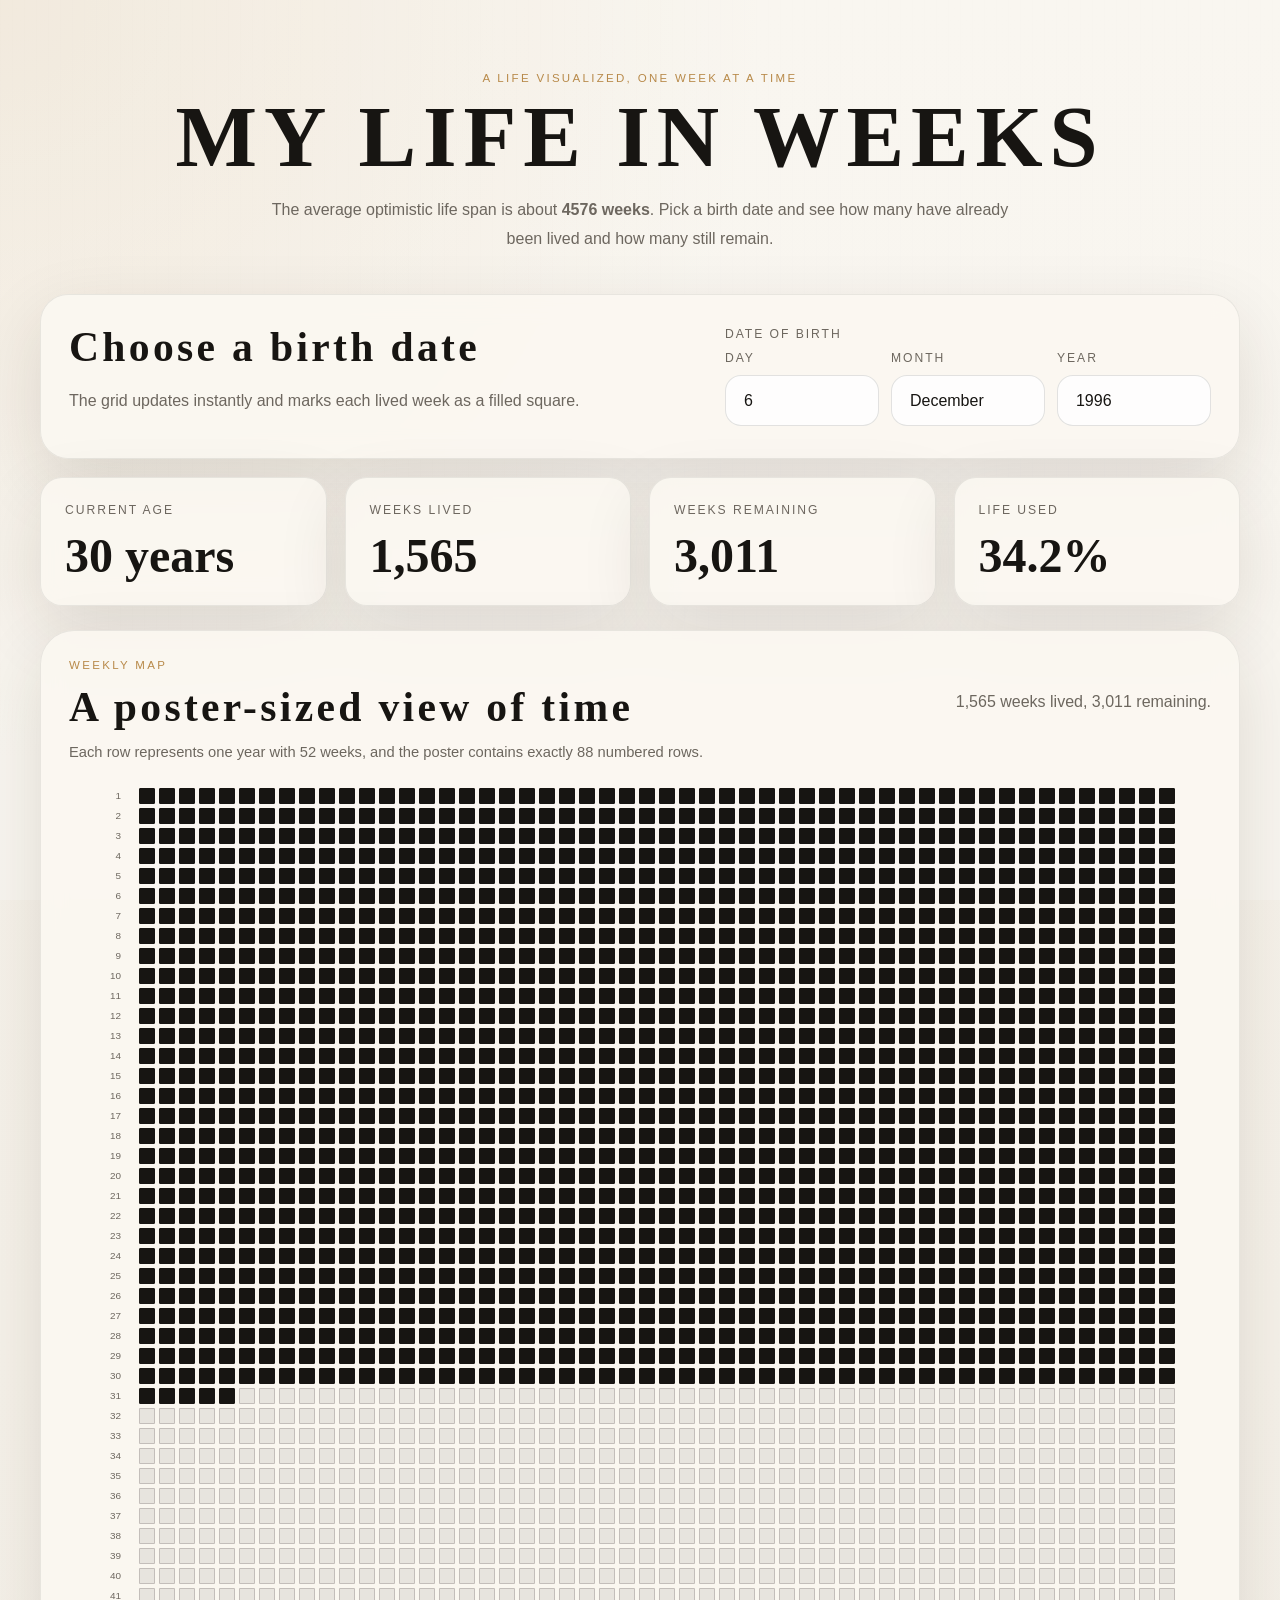
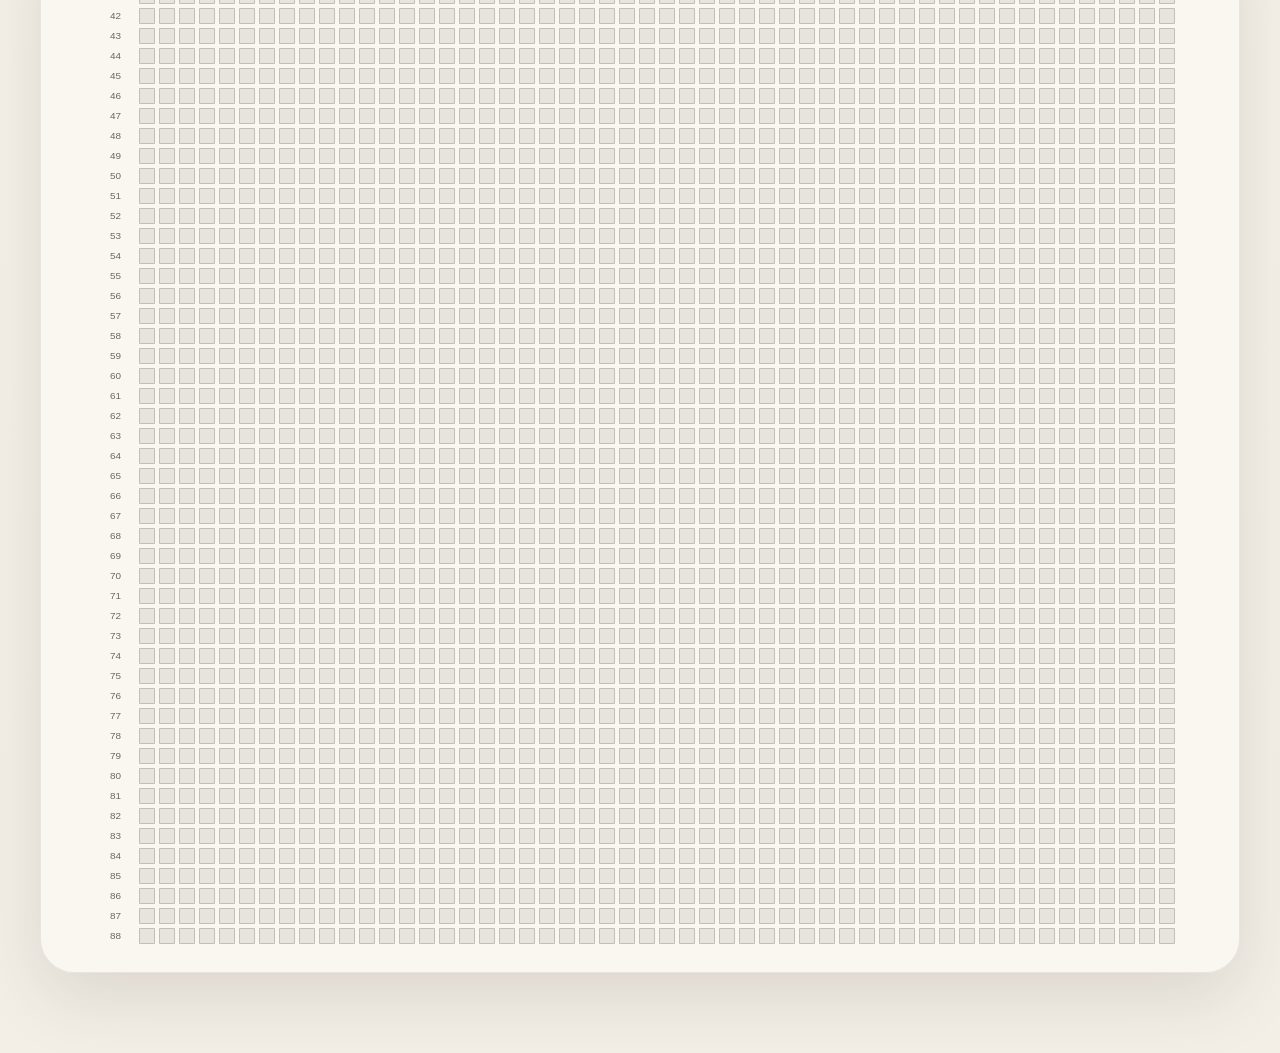
==== index.html @ 990a337c "Initial life in weeks app" ====
<!DOCTYPE html>
<html lang="en">
<head>
  <meta charset="UTF-8">
  <meta name="viewport" content="width=device-width, initial-scale=1.0">
  <title>My Life in Weeks</title>
  <link rel="stylesheet" href="styles.css">
</head>
<body>
  <main class="page">
    <section class="hero">
      <p class="eyebrow">A life visualized, one week at a time</p>
      <h1>MY LIFE IN WEEKS</h1>
      <p class="intro">
        The average optimistic life span is about <strong>4576 weeks</strong>.
        Pick a birth date and see how many have already been lived and how many still remain.
      </p>
    </section>

    <section class="controls-card" aria-labelledby="birth-date-heading">
      <div class="controls-copy">
        <h2 id="birth-date-heading">Choose a birth date</h2>
        <p>The grid updates instantly and marks each lived week as a filled square.</p>
      </div>

      <form class="controls" id="life-form">
        <fieldset class="field-group">
          <legend>Date of birth</legend>
          <label class="field">
            <span>Day</span>
            <select id="birth-day" name="birth-day" aria-label="Birth day"></select>
          </label>
          <label class="field">
            <span>Month</span>
            <select id="birth-month" name="birth-month" aria-label="Birth month"></select>
          </label>
          <label class="field">
            <span>Year</span>
            <select id="birth-year" name="birth-year" aria-label="Birth year"></select>
          </label>
        </fieldset>
      </form>
    </section>

    <section class="stats" aria-label="Life statistics">
      <article class="stat-card">
        <span class="stat-label">Current age</span>
        <strong id="current-age">0 years</strong>
      </article>
      <article class="stat-card">
        <span class="stat-label">Weeks lived</span>
        <strong id="weeks-lived">0</strong>
      </article>
      <article class="stat-card">
        <span class="stat-label">Weeks remaining</span>
        <strong id="weeks-left">4576</strong>
      </article>
      <article class="stat-card">
        <span class="stat-label">Life used</span>
        <strong id="life-percent">0%</strong>
      </article>
    </section>

    <section class="poster" aria-labelledby="poster-title">
      <div class="poster-header">
        <div>
          <p class="poster-kicker">Weekly map</p>
          <h2 id="poster-title">A poster-sized view of time</h2>
        </div>
        <p class="poster-note" id="poster-note">0 weeks lived, 4576 remaining.</p>
      </div>
      <p class="poster-helper" id="poster-helper">
        Each row represents one year with 52 weeks, and the rows are numbered from 1 to 88.
      </p>

      <div class="grid-wrapper">
        <aside class="year-labels" id="year-labels" aria-hidden="true"></aside>
        <div class="weeks-grid" id="weeks-grid" aria-live="polite"></div>
      </div>
    </section>
  </main>

  <script src="script.js"></script>
</body>
</html>
---- styles.css ----
:root {
  --bg: #f3efe7;
  --paper: #fbf8f1;
  --ink: #171512;
  --muted: #6d675f;
  --line: rgba(23, 21, 18, 0.18);
  --filled: #171512;
  --empty: rgba(23, 21, 18, 0.08);
  --accent: #b88a4a;
  --shadow: 0 24px 70px rgba(46, 33, 18, 0.12);
  --week-size: 16px;
  --week-gap: 4px;
}

* {
  box-sizing: border-box;
}

body {
  margin: 0;
  min-height: 100vh;
  font-family: "Segoe UI", "Helvetica Neue", Arial, sans-serif;
  color: var(--ink);
  background:
    radial-gradient(circle at top left, rgba(184, 138, 74, 0.16), transparent 26%),
    linear-gradient(180deg, #f7f3eb 0%, var(--bg) 100%);
}

body::before {
  content: "";
  position: fixed;
  inset: 0;
  pointer-events: none;
  background-image:
    linear-gradient(rgba(255, 255, 255, 0.45), rgba(255, 255, 255, 0.45)),
    repeating-linear-gradient(
      90deg,
      rgba(23, 21, 18, 0.02) 0,
      rgba(23, 21, 18, 0.02) 1px,
      transparent 1px,
      transparent 12px
    );
  opacity: 0.6;
}

.page {
  width: min(1200px, calc(100vw - 32px));
  margin: 0 auto;
  padding: 48px 0 80px;
  position: relative;
}

.hero {
  text-align: center;
  padding: 24px 0 12px;
}

.eyebrow,
.poster-kicker {
  margin: 0 0 12px;
  text-transform: uppercase;
  letter-spacing: 0.2em;
  font-size: 0.72rem;
  color: var(--accent);
}

h1,
h2 {
  font-family: Georgia, "Times New Roman", serif;
  font-weight: 600;
  letter-spacing: 0.08em;
  margin: 0;
}

h1 {
  font-size: clamp(2.8rem, 8vw, 5.4rem);
  line-height: 0.95;
}

h2 {
  font-size: clamp(1.8rem, 4vw, 2.6rem);
}

.intro {
  width: min(760px, 100%);
  margin: 18px auto 0;
  font-size: 1rem;
  line-height: 1.8;
  color: var(--muted);
}

.controls-card,
.poster,
.stat-card {
  background: rgba(251, 248, 241, 0.9);
  backdrop-filter: blur(12px);
  border: 1px solid rgba(23, 21, 18, 0.08);
  box-shadow: var(--shadow);
}

.controls-card {
  display: grid;
  grid-template-columns: 1.3fr 1fr;
  gap: 24px;
  padding: 28px;
  border-radius: 28px;
  margin-top: 28px;
  align-items: center;
}

.controls-copy p,
.poster-note {
  color: var(--muted);
  line-height: 1.7;
}

.controls {
  display: flex;
  justify-content: flex-end;
}

.field-group {
  margin: 0;
  padding: 0;
  border: 0;
  display: grid;
  grid-template-columns: repeat(3, minmax(0, 1fr));
  gap: 12px;
  width: min(520px, 100%);
}

.field-group legend {
  padding: 0;
  margin-bottom: 10px;
  font-size: 0.76rem;
  text-transform: uppercase;
  letter-spacing: 0.16em;
  color: var(--muted);
}

.field {
  display: grid;
  gap: 10px;
  width: 100%;
}

.field span,
.stat-label {
  font-size: 0.76rem;
  text-transform: uppercase;
  letter-spacing: 0.16em;
  color: var(--muted);
}

select {
  width: 100%;
  border: 1px solid rgba(23, 21, 18, 0.12);
  border-radius: 16px;
  background: rgba(255, 255, 255, 0.85);
  color: var(--ink);
  font: inherit;
  padding: 16px 18px;
  appearance: none;
}

select:focus {
  outline: 2px solid rgba(184, 138, 74, 0.45);
  outline-offset: 2px;
}

.stats {
  display: grid;
  grid-template-columns: repeat(4, minmax(0, 1fr));
  gap: 18px;
  margin-top: 18px;
}

.stat-card {
  border-radius: 22px;
  padding: 22px 24px;
}

.stat-card strong {
  display: block;
  margin-top: 10px;
  font-size: clamp(2rem, 4vw, 3rem);
  font-family: Georgia, "Times New Roman", serif;
  font-weight: 600;
}

.poster {
  margin-top: 24px;
  border-radius: 34px;
  padding: 28px;
}

.poster-header {
  display: flex;
  justify-content: space-between;
  align-items: end;
  gap: 20px;
  margin-bottom: 10px;
}

.poster-helper {
  margin: 0 0 24px;
  font-size: 0.92rem;
  color: var(--muted);
  line-height: 1.6;
}

.grid-wrapper {
  display: grid;
  grid-template-columns: auto 1fr;
  gap: 18px;
  align-items: start;
  overflow-x: auto;
}

.year-labels {
  display: grid;
  grid-template-rows: repeat(88, var(--week-size));
  gap: var(--week-gap);
  padding-top: 0;
  min-width: 52px;
}

.year-label {
  height: var(--week-size);
  font-size: 0.62rem;
  color: var(--muted);
  text-align: right;
  line-height: var(--week-size);
}

.weeks-grid {
  display: grid;
  grid-template-columns: repeat(52, var(--week-size));
  grid-template-rows: repeat(88, var(--week-size));
  grid-auto-rows: var(--week-size);
  gap: var(--week-gap);
  width: max-content;
}

.week {
  width: var(--week-size);
  height: var(--week-size);
  border: 1px solid var(--line);
  border-radius: 1px;
  background: transparent;
  transition: transform 180ms ease, background-color 180ms ease, border-color 180ms ease;
}

.week.lived {
  background: var(--filled);
  border-color: var(--filled);
}

.week.future {
  background: var(--empty);
}

.week:hover {
  transform: scale(1.35);
  border-color: var(--accent);
}

@media (max-width: 920px) {
  .controls-card,
  .poster-header,
  .grid-wrapper {
    grid-template-columns: 1fr;
    display: grid;
  }

  .controls {
    justify-content: stretch;
  }

  .field {
    width: 100%;
  }

  .field-group {
    grid-template-columns: 1fr;
  }

  .stats {
    grid-template-columns: 1fr;
  }

  .year-labels {
    display: none;
  }
}

@media (max-width: 680px) {
  :root {
    --week-size: 13px;
    --week-gap: 3px;
  }

  .page {
    width: min(100vw - 20px, 100%);
    padding: 24px 0 40px;
  }

  .controls-card,
  .poster,
  .stat-card {
    border-radius: 22px;
  }

  .controls-card,
  .poster {
    padding: 20px;
  }

  .weeks-grid {
    gap: var(--week-gap);
  }
}
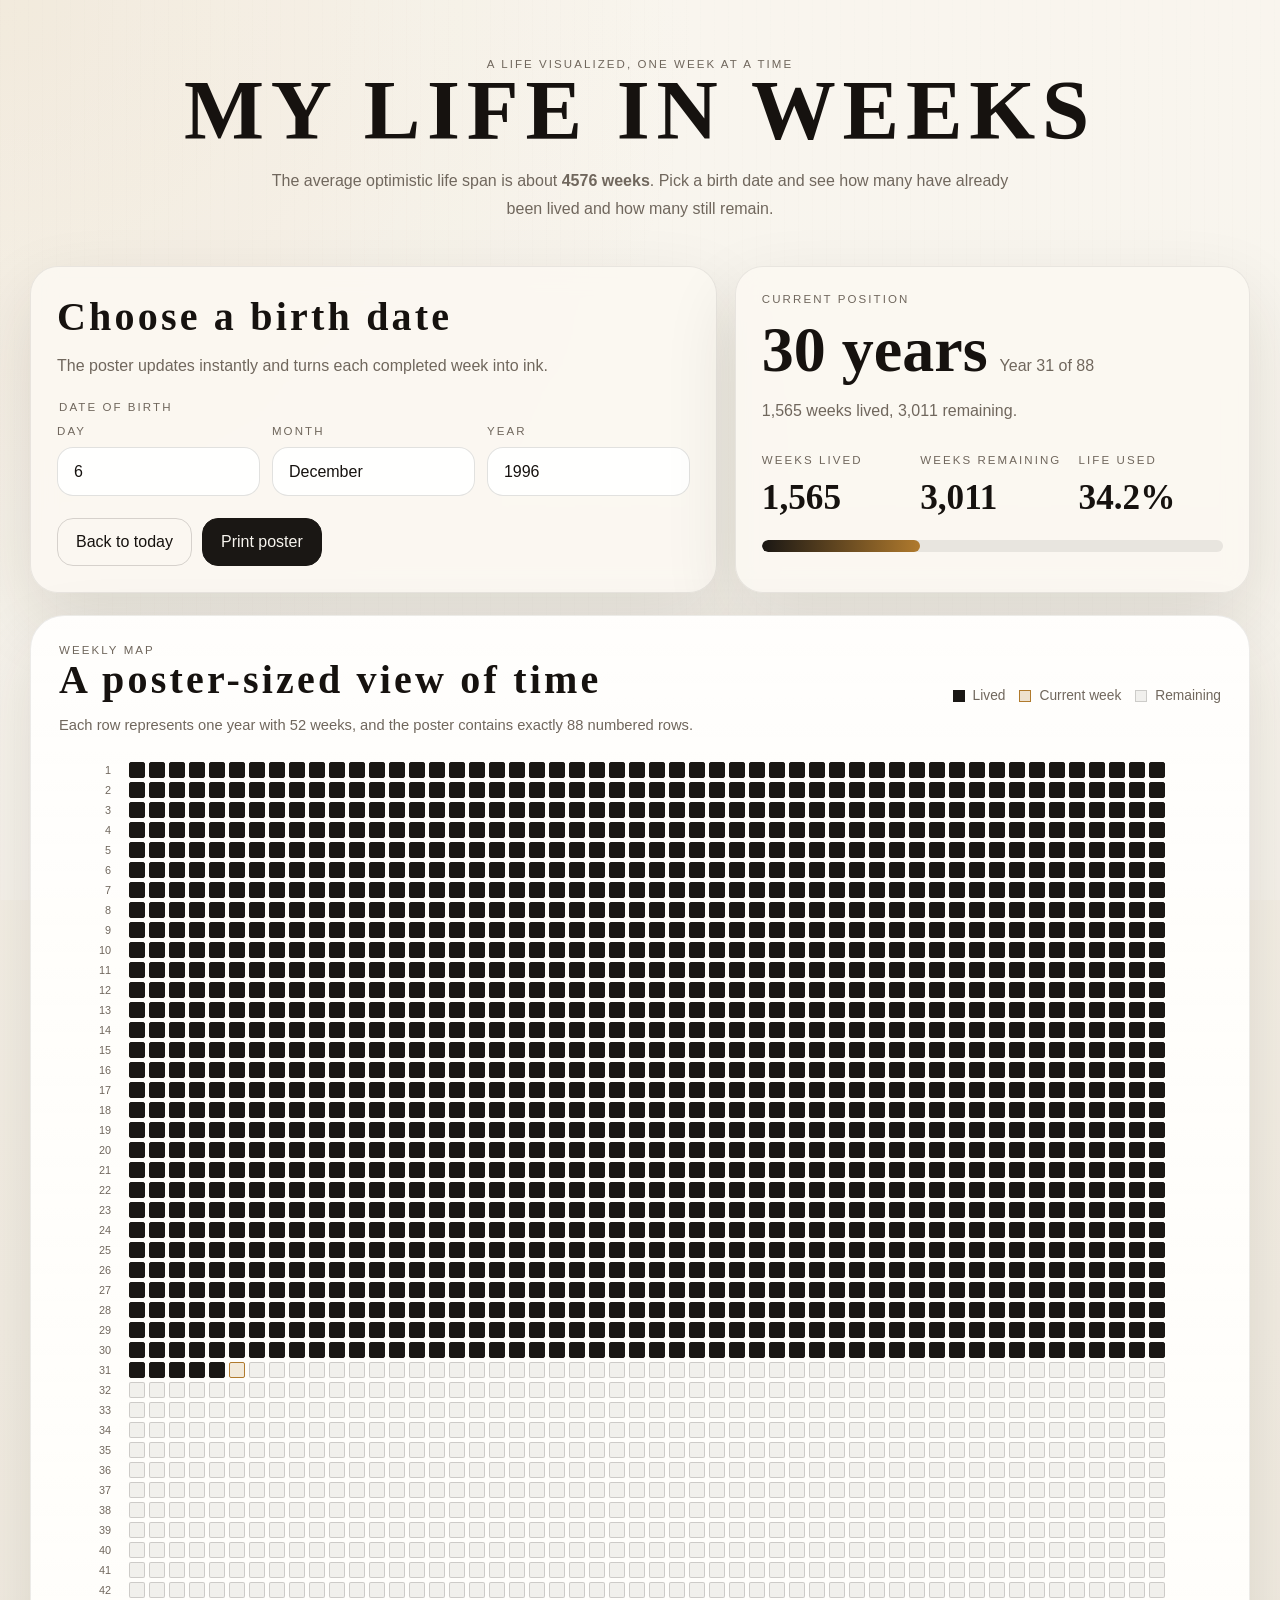
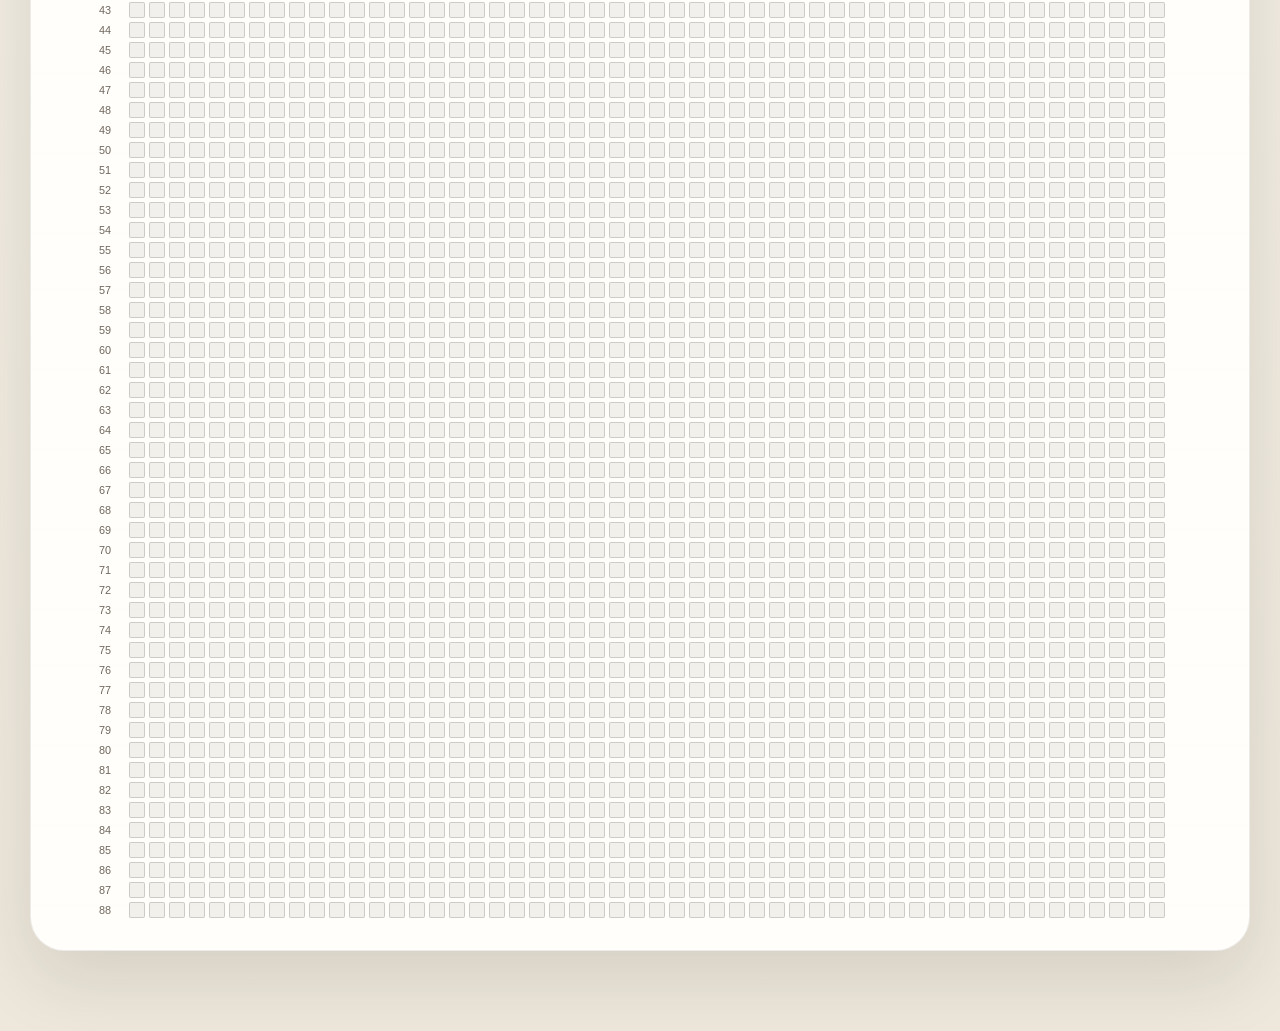
==== commit 41b8d5de: "Polish poster UI and interactions" ====
--- a/index.html
+++ b/index.html
@@ -17,13 +17,13 @@
       </p>
     </section>
 
-    <section class="controls-card" aria-labelledby="birth-date-heading">
-      <div class="controls-copy">
-        <h2 id="birth-date-heading">Choose a birth date</h2>
-        <p>The grid updates instantly and marks each lived week as a filled square.</p>
-      </div>
+    <section class="dashboard" aria-labelledby="birth-date-heading">
+      <form class="controls-card" id="life-form">
+        <div class="controls-copy">
+          <h2 id="birth-date-heading">Choose a birth date</h2>
+          <p>The poster updates instantly and turns each completed week into ink.</p>
+        </div>
 
-      <form class="controls" id="life-form">
         <fieldset class="field-group">
           <legend>Date of birth</legend>
           <label class="field">
@@ -39,26 +39,44 @@
             <select id="birth-year" name="birth-year" aria-label="Birth year"></select>
           </label>
         </fieldset>
+
+        <div class="actions">
+          <button class="button secondary" type="button" id="jump-today">Back to today</button>
+          <button class="button" type="button" id="print-poster">Print poster</button>
+        </div>
       </form>
-    </section>
 
-    <section class="stats" aria-label="Life statistics">
-      <article class="stat-card">
-        <span class="stat-label">Current age</span>
-        <strong id="current-age">0 years</strong>
-      </article>
-      <article class="stat-card">
-        <span class="stat-label">Weeks lived</span>
-        <strong id="weeks-lived">0</strong>
-      </article>
-      <article class="stat-card">
-        <span class="stat-label">Weeks remaining</span>
-        <strong id="weeks-left">4576</strong>
-      </article>
-      <article class="stat-card">
-        <span class="stat-label">Life used</span>
-        <strong id="life-percent">0%</strong>
-      </article>
+      <section class="summary-card" aria-label="Life statistics">
+        <div class="summary-main">
+          <p class="summary-kicker">Current position</p>
+          <div class="summary-age-line">
+            <strong id="current-age">0 years</strong>
+            <span id="year-of-life">Year 1 of 88</span>
+          </div>
+          <p class="summary-note" id="poster-note">0 weeks lived, 4576 remaining.</p>
+        </div>
+
+        <div class="summary-metrics">
+          <article class="metric">
+            <span class="stat-label">Weeks lived</span>
+            <strong id="weeks-lived">0</strong>
+          </article>
+          <article class="metric">
+            <span class="stat-label">Weeks remaining</span>
+            <strong id="weeks-left">4576</strong>
+          </article>
+          <article class="metric">
+            <span class="stat-label">Life used</span>
+            <strong id="life-percent">0%</strong>
+          </article>
+        </div>
+
+        <div class="progress-block" aria-hidden="true">
+          <div class="progress-bar">
+            <div class="progress-fill" id="progress-fill"></div>
+          </div>
+        </div>
+      </section>
     </section>
 
     <section class="poster" aria-labelledby="poster-title">
@@ -67,7 +85,11 @@
           <p class="poster-kicker">Weekly map</p>
           <h2 id="poster-title">A poster-sized view of time</h2>
         </div>
-        <p class="poster-note" id="poster-note">0 weeks lived, 4576 remaining.</p>
+        <div class="legend" aria-label="Legend">
+          <span><i class="legend-box legend-box-lived"></i>Lived</span>
+          <span><i class="legend-box legend-box-current"></i>Current week</span>
+          <span><i class="legend-box legend-box-future"></i>Remaining</span>
+        </div>
       </div>
       <p class="poster-helper" id="poster-helper">
         Each row represents one year with 52 weeks, and the rows are numbered from 1 to 88.
--- a/styles.css
+++ b/styles.css
@@ -1,19 +1,25 @@
 :root {
-  --bg: #f3efe7;
+  --bg: #ede7dc;
   --paper: #fbf8f1;
-  --ink: #171512;
-  --muted: #6d675f;
-  --line: rgba(23, 21, 18, 0.18);
-  --filled: #171512;
-  --empty: rgba(23, 21, 18, 0.08);
-  --accent: #b88a4a;
-  --shadow: 0 24px 70px rgba(46, 33, 18, 0.12);
+  --paper-strong: #fffdf8;
+  --ink: #16120f;
+  --muted: #70675d;
+  --line: rgba(22, 18, 15, 0.16);
+  --filled: #1a1714;
+  --current: #b07a2d;
+  --empty: rgba(22, 18, 15, 0.06);
+  --accent: #9f6b24;
+  --shadow: 0 28px 72px rgba(43, 31, 17, 0.12);
   --week-size: 16px;
   --week-gap: 4px;
 }
 
 * {
   box-sizing: border-box;
+}
+
+html {
+  scroll-behavior: smooth;
 }
 
 body {
@@ -22,8 +28,8 @@
   font-family: "Segoe UI", "Helvetica Neue", Arial, sans-serif;
   color: var(--ink);
   background:
-    radial-gradient(circle at top left, rgba(184, 138, 74, 0.16), transparent 26%),
-    linear-gradient(180deg, #f7f3eb 0%, var(--bg) 100%);
+    radial-gradient(circle at top left, rgba(176, 122, 45, 0.12), transparent 24%),
+    linear-gradient(180deg, #f7f3ea 0%, var(--bg) 100%);
 }
 
 body::before {
@@ -31,92 +37,101 @@
   position: fixed;
   inset: 0;
   pointer-events: none;
+  opacity: 0.55;
   background-image:
-    linear-gradient(rgba(255, 255, 255, 0.45), rgba(255, 255, 255, 0.45)),
+    linear-gradient(rgba(255, 255, 255, 0.42), rgba(255, 255, 255, 0.42)),
     repeating-linear-gradient(
       90deg,
-      rgba(23, 21, 18, 0.02) 0,
-      rgba(23, 21, 18, 0.02) 1px,
+      rgba(22, 18, 15, 0.02) 0,
+      rgba(22, 18, 15, 0.02) 1px,
       transparent 1px,
-      transparent 12px
+      transparent 14px
     );
-  opacity: 0.6;
 }
 
 .page {
-  width: min(1200px, calc(100vw - 32px));
+  width: min(1220px, calc(100vw - 32px));
   margin: 0 auto;
-  padding: 48px 0 80px;
+  padding: 40px 0 80px;
   position: relative;
 }
 
 .hero {
   text-align: center;
-  padding: 24px 0 12px;
+  padding: 18px 0 20px;
 }
 
 .eyebrow,
-.poster-kicker {
-  margin: 0 0 12px;
+.poster-kicker,
+.summary-kicker,
+.field-group legend,
+.field span,
+.stat-label {
+  margin: 0;
   text-transform: uppercase;
-  letter-spacing: 0.2em;
+  letter-spacing: 0.18em;
   font-size: 0.72rem;
-  color: var(--accent);
+  color: var(--muted);
 }
 
 h1,
 h2 {
+  margin: 0;
   font-family: Georgia, "Times New Roman", serif;
   font-weight: 600;
   letter-spacing: 0.08em;
-  margin: 0;
 }
 
 h1 {
-  font-size: clamp(2.8rem, 8vw, 5.4rem);
+  font-size: clamp(2.8rem, 8vw, 5.3rem);
   line-height: 0.95;
 }
 
 h2 {
-  font-size: clamp(1.8rem, 4vw, 2.6rem);
+  font-size: clamp(1.7rem, 3.8vw, 2.5rem);
 }
 
 .intro {
   width: min(760px, 100%);
-  margin: 18px auto 0;
-  font-size: 1rem;
+  margin: 16px auto 0;
+  color: var(--muted);
   line-height: 1.8;
-  color: var(--muted);
+}
+
+.dashboard {
+  display: grid;
+  grid-template-columns: 1.2fr 0.9fr;
+  gap: 18px;
+  align-items: stretch;
+  margin-top: 22px;
 }
 
 .controls-card,
-.poster,
-.stat-card {
-  background: rgba(251, 248, 241, 0.9);
+.summary-card,
+.poster {
+  background: rgba(251, 248, 241, 0.92);
+  border: 1px solid rgba(22, 18, 15, 0.08);
+  box-shadow: var(--shadow);
   backdrop-filter: blur(12px);
-  border: 1px solid rgba(23, 21, 18, 0.08);
-  box-shadow: var(--shadow);
 }
 
 .controls-card {
-  display: grid;
-  grid-template-columns: 1.3fr 1fr;
-  gap: 24px;
-  padding: 28px;
   border-radius: 28px;
-  margin-top: 28px;
-  align-items: center;
+  padding: 26px;
+  display: grid;
+  gap: 22px;
+  align-content: start;
 }
 
 .controls-copy p,
-.poster-note {
+.summary-note,
+.poster-helper {
   color: var(--muted);
   line-height: 1.7;
 }
 
-.controls {
-  display: flex;
-  justify-content: flex-end;
+.controls-copy p {
+  margin: 12px 0 0;
 }
 
 .field-group {
@@ -126,72 +141,140 @@
   display: grid;
   grid-template-columns: repeat(3, minmax(0, 1fr));
   gap: 12px;
-  width: min(520px, 100%);
 }
 
 .field-group legend {
-  padding: 0;
-  margin-bottom: 10px;
-  font-size: 0.76rem;
-  text-transform: uppercase;
-  letter-spacing: 0.16em;
-  color: var(--muted);
+  margin-bottom: 12px;
 }
 
 .field {
   display: grid;
   gap: 10px;
-  width: 100%;
-}
-
-.field span,
-.stat-label {
-  font-size: 0.76rem;
-  text-transform: uppercase;
-  letter-spacing: 0.16em;
-  color: var(--muted);
+}
+
+select,
+.button {
+  border-radius: 16px;
+  font: inherit;
 }
 
 select {
   width: 100%;
-  border: 1px solid rgba(23, 21, 18, 0.12);
-  border-radius: 16px;
-  background: rgba(255, 255, 255, 0.85);
+  border: 1px solid rgba(22, 18, 15, 0.12);
+  background: rgba(255, 255, 255, 0.9);
   color: var(--ink);
-  font: inherit;
-  padding: 16px 18px;
+  padding: 15px 16px;
   appearance: none;
 }
 
-select:focus {
-  outline: 2px solid rgba(184, 138, 74, 0.45);
+select:focus,
+.button:focus {
+  outline: 2px solid rgba(159, 107, 36, 0.42);
   outline-offset: 2px;
 }
 
-.stats {
-  display: grid;
-  grid-template-columns: repeat(4, minmax(0, 1fr));
-  gap: 18px;
-  margin-top: 18px;
-}
-
-.stat-card {
-  border-radius: 22px;
-  padding: 22px 24px;
-}
-
-.stat-card strong {
+.actions {
+  display: flex;
+  flex-wrap: wrap;
+  gap: 10px;
+}
+
+.button {
+  border: 1px solid var(--filled);
+  background: var(--filled);
+  color: #f8f5ef;
+  padding: 14px 18px;
+  cursor: pointer;
+  transition: transform 160ms ease, opacity 160ms ease, background-color 160ms ease;
+}
+
+.button.secondary {
+  background: transparent;
+  color: var(--ink);
+  border-color: rgba(22, 18, 15, 0.16);
+}
+
+.button:hover {
+  transform: translateY(-1px);
+  opacity: 0.96;
+}
+
+.summary-card {
+  border-radius: 28px;
+  padding: 26px;
+  display: grid;
+  gap: 22px;
+  align-content: start;
+}
+
+.summary-age-line {
+  display: flex;
+  flex-wrap: wrap;
+  align-items: baseline;
+  gap: 12px;
+  margin-top: 8px;
+}
+
+.summary-age-line strong {
+  font-size: clamp(2.4rem, 5vw, 4rem);
+  font-family: Georgia, "Times New Roman", serif;
+  font-weight: 600;
+}
+
+.summary-age-line span {
+  color: var(--muted);
+}
+
+.summary-note {
+  margin: 10px 0 0;
+}
+
+.summary-metrics {
+  display: grid;
+  grid-template-columns: repeat(3, minmax(0, 1fr));
+  gap: 14px;
+}
+
+.metric {
+  padding-top: 4px;
+}
+
+.metric strong {
   display: block;
   margin-top: 10px;
-  font-size: clamp(2rem, 4vw, 3rem);
+  font-size: clamp(1.6rem, 3vw, 2.2rem);
   font-family: Georgia, "Times New Roman", serif;
   font-weight: 600;
 }
 
+.progress-block {
+  display: grid;
+  gap: 8px;
+}
+
+.progress-bar {
+  width: 100%;
+  height: 12px;
+  overflow: hidden;
+  border-radius: 999px;
+  background: rgba(22, 18, 15, 0.08);
+}
+
+.progress-fill {
+  height: 100%;
+  width: 0;
+  border-radius: inherit;
+  background: linear-gradient(90deg, var(--filled) 0%, var(--current) 100%);
+  transition: width 220ms ease;
+}
+
 .poster {
-  margin-top: 24px;
+  margin-top: 22px;
   border-radius: 34px;
   padding: 28px;
+  background:
+    linear-gradient(180deg, rgba(255, 255, 255, 0.54), rgba(255, 255, 255, 0.26)),
+    var(--paper-strong);
 }
 
 .poster-header {
@@ -202,11 +285,45 @@
   margin-bottom: 10px;
 }
 
+.legend {
+  display: flex;
+  flex-wrap: wrap;
+  gap: 14px;
+  align-items: center;
+  color: var(--muted);
+  font-size: 0.86rem;
+}
+
+.legend span {
+  display: inline-flex;
+  align-items: center;
+  gap: 8px;
+}
+
+.legend-box {
+  display: inline-block;
+  width: 12px;
+  height: 12px;
+  border: 1px solid var(--line);
+}
+
+.legend-box-lived {
+  background: var(--filled);
+  border-color: var(--filled);
+}
+
+.legend-box-current {
+  background: rgba(176, 122, 45, 0.22);
+  border-color: var(--current);
+}
+
+.legend-box-future {
+  background: var(--empty);
+}
+
 .poster-helper {
   margin: 0 0 24px;
   font-size: 0.92rem;
-  color: var(--muted);
-  line-height: 1.6;
 }
 
 .grid-wrapper {
@@ -215,21 +332,21 @@
   gap: 18px;
   align-items: start;
   overflow-x: auto;
+  padding-bottom: 4px;
 }
 
 .year-labels {
   display: grid;
   grid-template-rows: repeat(88, var(--week-size));
   gap: var(--week-gap);
-  padding-top: 0;
   min-width: 52px;
 }
 
 .year-label {
   height: var(--week-size);
-  font-size: 0.62rem;
   color: var(--muted);
   text-align: right;
+  font-size: 0.68rem;
   line-height: var(--week-size);
 }
 
@@ -237,7 +354,6 @@
   display: grid;
   grid-template-columns: repeat(52, var(--week-size));
   grid-template-rows: repeat(88, var(--week-size));
-  grid-auto-rows: var(--week-size);
   gap: var(--week-gap);
   width: max-content;
 }
@@ -246,9 +362,9 @@
   width: var(--week-size);
   height: var(--week-size);
   border: 1px solid var(--line);
-  border-radius: 1px;
+  border-radius: 2px;
   background: transparent;
-  transition: transform 180ms ease, background-color 180ms ease, border-color 180ms ease;
+  transition: transform 160ms ease, border-color 160ms ease, background-color 160ms ease;
 }
 
 .week.lived {
@@ -256,36 +372,32 @@
   border-color: var(--filled);
 }
 
+.week.current {
+  background: rgba(176, 122, 45, 0.16);
+  border-color: var(--current);
+}
+
 .week.future {
   background: var(--empty);
 }
 
 .week:hover {
-  transform: scale(1.35);
+  transform: scale(1.28);
   border-color: var(--accent);
 }
 
-@media (max-width: 920px) {
-  .controls-card,
+@media (max-width: 980px) {
+  .dashboard {
+    grid-template-columns: 1fr;
+  }
+
+  .summary-metrics {
+    grid-template-columns: 1fr 1fr 1fr;
+  }
+
   .poster-header,
   .grid-wrapper {
-    grid-template-columns: 1fr;
     display: grid;
-  }
-
-  .controls {
-    justify-content: stretch;
-  }
-
-  .field {
-    width: 100%;
-  }
-
-  .field-group {
-    grid-template-columns: 1fr;
-  }
-
-  .stats {
     grid-template-columns: 1fr;
   }
 
@@ -294,7 +406,7 @@
   }
 }
 
-@media (max-width: 680px) {
+@media (max-width: 720px) {
   :root {
     --week-size: 13px;
     --week-gap: 3px;
@@ -306,17 +418,40 @@
   }
 
   .controls-card,
-  .poster,
-  .stat-card {
+  .summary-card,
+  .poster {
     border-radius: 22px;
-  }
-
-  .controls-card,
+    padding: 20px;
+  }
+
+  .field-group,
+  .summary-metrics {
+    grid-template-columns: 1fr;
+  }
+}
+
+@media print {
+  body {
+    background: #fff;
+  }
+
+  body::before,
+  .dashboard,
+  .legend,
+  .poster-helper {
+    display: none !important;
+  }
+
+  .page {
+    width: auto;
+    padding: 0;
+  }
+
   .poster {
-    padding: 20px;
-  }
-
-  .weeks-grid {
-    gap: var(--week-gap);
-  }
-}
+    margin: 0;
+    box-shadow: none;
+    border: 0;
+    padding: 0;
+    background: #fff;
+  }
+}
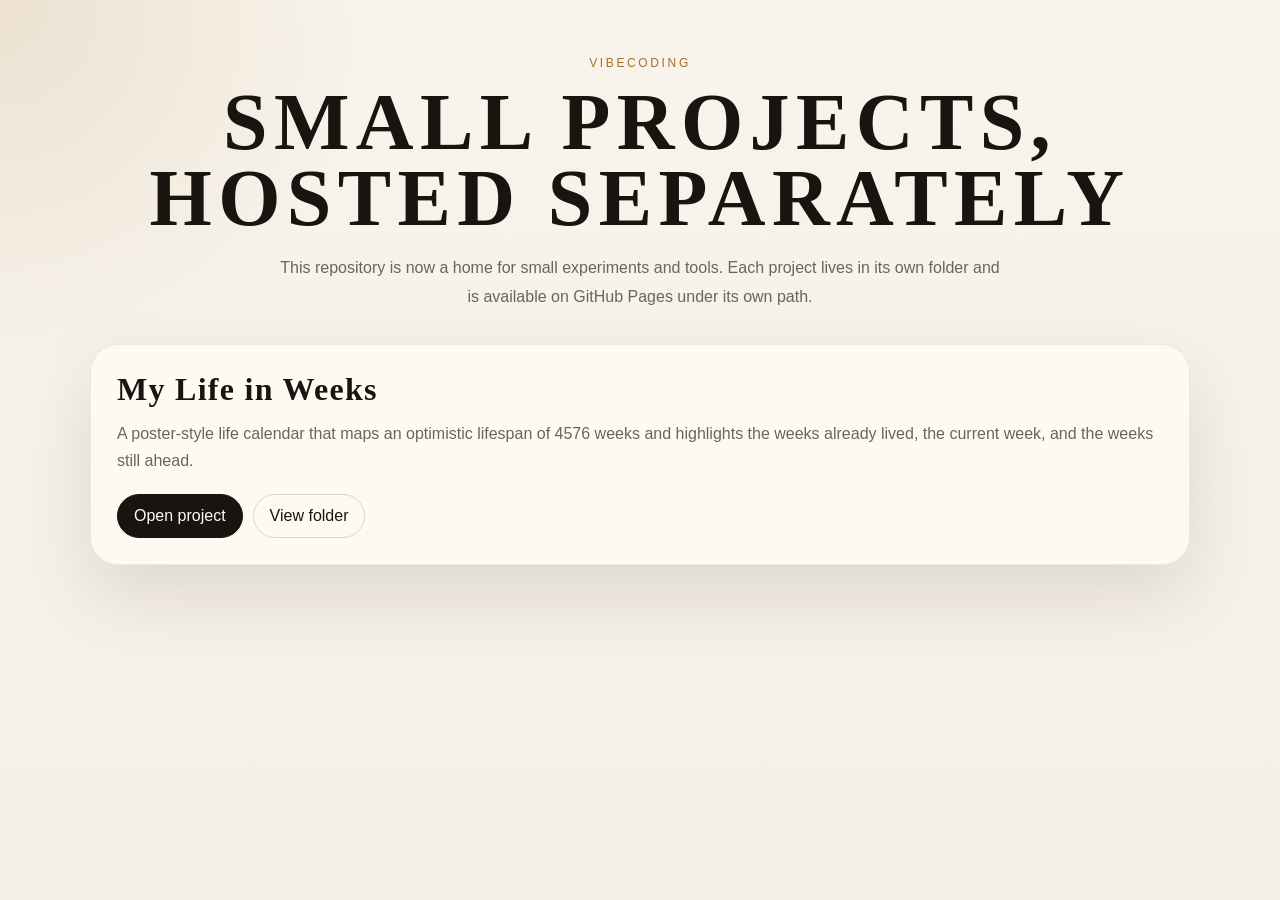
==== commit f00f5c4a: "Reorganize site into project subfolders" ====
--- a/index.html
+++ b/index.html
@@ -3,105 +3,143 @@
 <head>
   <meta charset="UTF-8">
   <meta name="viewport" content="width=device-width, initial-scale=1.0">
-  <title>My Life in Weeks</title>
-  <link rel="stylesheet" href="styles.css">
+  <title>Vibecoding Projects</title>
+  <style>
+    :root {
+      --bg: #f4efe7;
+      --panel: #fffaf2;
+      --ink: #181511;
+      --muted: #6c645b;
+      --accent: #a56f2c;
+      --line: rgba(24, 21, 17, 0.08);
+      --shadow: 0 28px 72px rgba(50, 37, 20, 0.12);
+    }
+
+    * {
+      box-sizing: border-box;
+    }
+
+    body {
+      margin: 0;
+      min-height: 100vh;
+      font-family: "Segoe UI", Arial, sans-serif;
+      color: var(--ink);
+      background:
+        radial-gradient(circle at top left, rgba(165, 111, 44, 0.14), transparent 24%),
+        linear-gradient(180deg, #f8f4ec 0%, var(--bg) 100%);
+    }
+
+    .page {
+      width: min(1100px, calc(100vw - 32px));
+      margin: 0 auto;
+      padding: 56px 0 80px;
+    }
+
+    .hero {
+      text-align: center;
+      margin-bottom: 32px;
+    }
+
+    .eyebrow {
+      margin: 0 0 14px;
+      color: var(--accent);
+      text-transform: uppercase;
+      letter-spacing: 0.22em;
+      font-size: 0.75rem;
+    }
+
+    h1 {
+      margin: 0;
+      font-family: Georgia, "Times New Roman", serif;
+      font-size: clamp(2.8rem, 8vw, 5rem);
+      letter-spacing: 0.08em;
+      line-height: 0.95;
+    }
+
+    .intro {
+      width: min(720px, 100%);
+      margin: 18px auto 0;
+      color: var(--muted);
+      line-height: 1.8;
+    }
+
+    .projects {
+      display: grid;
+      gap: 18px;
+    }
+
+    .project-card {
+      display: grid;
+      gap: 12px;
+      background: rgba(255, 250, 242, 0.94);
+      border: 1px solid var(--line);
+      border-radius: 28px;
+      padding: 26px;
+      box-shadow: var(--shadow);
+    }
+
+    .project-card h2 {
+      margin: 0;
+      font-family: Georgia, "Times New Roman", serif;
+      font-size: 2rem;
+      letter-spacing: 0.04em;
+    }
+
+    .project-card p {
+      margin: 0;
+      color: var(--muted);
+      line-height: 1.7;
+    }
+
+    .links {
+      display: flex;
+      flex-wrap: wrap;
+      gap: 10px;
+      margin-top: 8px;
+    }
+
+    .link {
+      display: inline-flex;
+      align-items: center;
+      padding: 12px 16px;
+      border-radius: 999px;
+      text-decoration: none;
+      border: 1px solid var(--ink);
+      color: #fffaf2;
+      background: var(--ink);
+    }
+
+    .link.secondary {
+      background: transparent;
+      color: var(--ink);
+      border-color: rgba(24, 21, 17, 0.16);
+    }
+  </style>
 </head>
 <body>
   <main class="page">
     <section class="hero">
-      <p class="eyebrow">A life visualized, one week at a time</p>
-      <h1>MY LIFE IN WEEKS</h1>
+      <p class="eyebrow">Vibecoding</p>
+      <h1>SMALL PROJECTS, HOSTED SEPARATELY</h1>
       <p class="intro">
-        The average optimistic life span is about <strong>4576 weeks</strong>.
-        Pick a birth date and see how many have already been lived and how many still remain.
+        This repository is now a home for small experiments and tools. Each project lives in its own folder and is available
+        on GitHub Pages under its own path.
       </p>
     </section>
 
-    <section class="dashboard" aria-labelledby="birth-date-heading">
-      <form class="controls-card" id="life-form">
-        <div class="controls-copy">
-          <h2 id="birth-date-heading">Choose a birth date</h2>
-          <p>The poster updates instantly and turns each completed week into ink.</p>
+    <section class="projects">
+      <article class="project-card">
+        <h2>My Life in Weeks</h2>
+        <p>
+          A poster-style life calendar that maps an optimistic lifespan of 4576 weeks and highlights the weeks already lived,
+          the current week, and the weeks still ahead.
+        </p>
+        <div class="links">
+          <a class="link" href="./mylifeinweeks/">Open project</a>
+          <a class="link secondary" href="https://github.com/qatastytest/vibecoding/tree/main/mylifeinweeks">View folder</a>
         </div>
-
-        <fieldset class="field-group">
-          <legend>Date of birth</legend>
-          <label class="field">
-            <span>Day</span>
-            <select id="birth-day" name="birth-day" aria-label="Birth day"></select>
-          </label>
-          <label class="field">
-            <span>Month</span>
-            <select id="birth-month" name="birth-month" aria-label="Birth month"></select>
-          </label>
-          <label class="field">
-            <span>Year</span>
-            <select id="birth-year" name="birth-year" aria-label="Birth year"></select>
-          </label>
-        </fieldset>
-
-        <div class="actions">
-          <button class="button secondary" type="button" id="jump-today">Back to today</button>
-          <button class="button" type="button" id="print-poster">Print poster</button>
-        </div>
-      </form>
-
-      <section class="summary-card" aria-label="Life statistics">
-        <div class="summary-main">
-          <p class="summary-kicker">Current position</p>
-          <div class="summary-age-line">
-            <strong id="current-age">0 years</strong>
-            <span id="year-of-life">Year 1 of 88</span>
-          </div>
-          <p class="summary-note" id="poster-note">0 weeks lived, 4576 remaining.</p>
-        </div>
-
-        <div class="summary-metrics">
-          <article class="metric">
-            <span class="stat-label">Weeks lived</span>
-            <strong id="weeks-lived">0</strong>
-          </article>
-          <article class="metric">
-            <span class="stat-label">Weeks remaining</span>
-            <strong id="weeks-left">4576</strong>
-          </article>
-          <article class="metric">
-            <span class="stat-label">Life used</span>
-            <strong id="life-percent">0%</strong>
-          </article>
-        </div>
-
-        <div class="progress-block" aria-hidden="true">
-          <div class="progress-bar">
-            <div class="progress-fill" id="progress-fill"></div>
-          </div>
-        </div>
-      </section>
-    </section>
-
-    <section class="poster" aria-labelledby="poster-title">
-      <div class="poster-header">
-        <div>
-          <p class="poster-kicker">Weekly map</p>
-          <h2 id="poster-title">A poster-sized view of time</h2>
-        </div>
-        <div class="legend" aria-label="Legend">
-          <span><i class="legend-box legend-box-lived"></i>Lived</span>
-          <span><i class="legend-box legend-box-current"></i>Current week</span>
-          <span><i class="legend-box legend-box-future"></i>Remaining</span>
-        </div>
-      </div>
-      <p class="poster-helper" id="poster-helper">
-        Each row represents one year with 52 weeks, and the rows are numbered from 1 to 88.
-      </p>
-
-      <div class="grid-wrapper">
-        <aside class="year-labels" id="year-labels" aria-hidden="true"></aside>
-        <div class="weeks-grid" id="weeks-grid" aria-live="polite"></div>
-      </div>
+      </article>
     </section>
   </main>
-
-  <script src="script.js"></script>
 </body>
 </html>
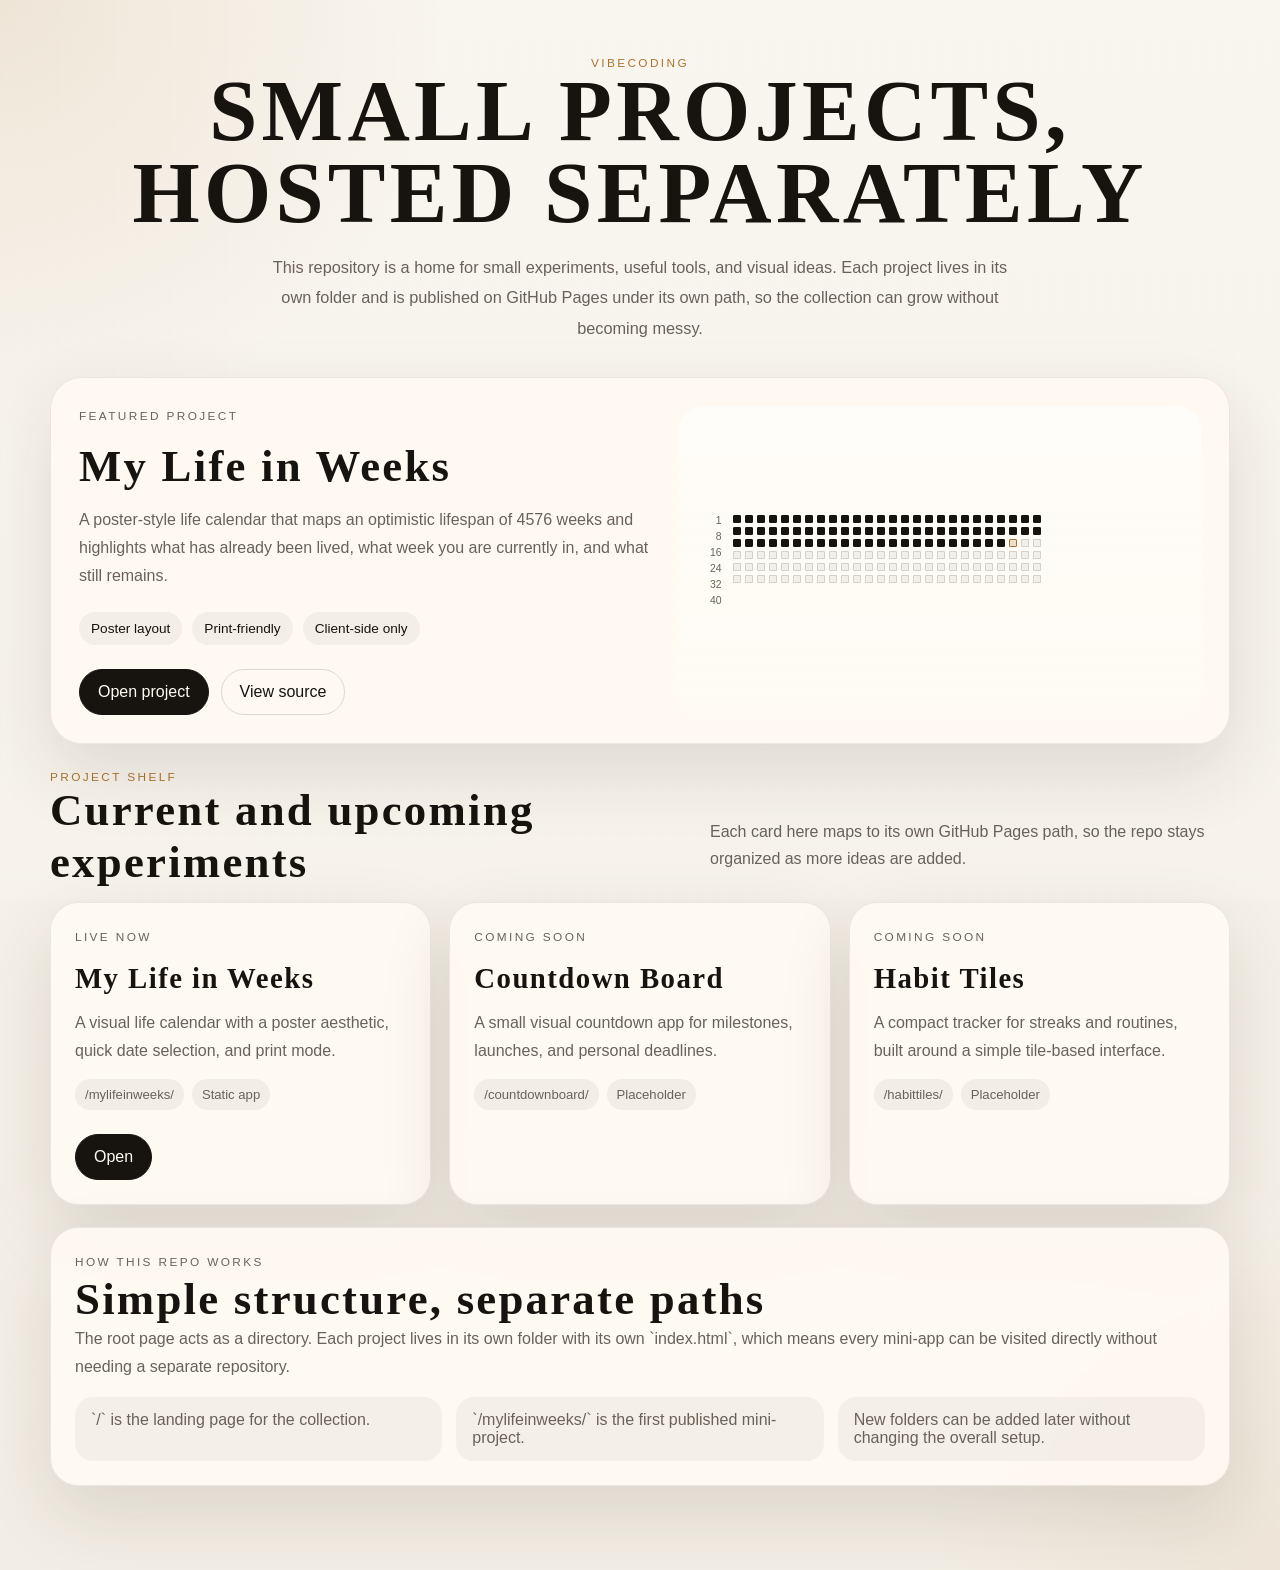
==== commit 580e4e16: "Improve projects landing page" ====
--- a/index.html
+++ b/index.html
@@ -6,12 +6,13 @@
   <title>Vibecoding Projects</title>
   <style>
     :root {
-      --bg: #f4efe7;
-      --panel: #fffaf2;
-      --ink: #181511;
-      --muted: #6c645b;
-      --accent: #a56f2c;
-      --line: rgba(24, 21, 17, 0.08);
+      --bg: #f3eee5;
+      --panel: rgba(255, 250, 242, 0.9);
+      --panel-strong: #fffaf2;
+      --ink: #17130f;
+      --muted: #6a6259;
+      --accent: #ab7430;
+      --line: rgba(23, 19, 15, 0.08);
       --shadow: 0 28px 72px rgba(50, 37, 20, 0.12);
     }
 
@@ -25,94 +26,309 @@
       font-family: "Segoe UI", Arial, sans-serif;
       color: var(--ink);
       background:
-        radial-gradient(circle at top left, rgba(165, 111, 44, 0.14), transparent 24%),
+        radial-gradient(circle at top left, rgba(171, 116, 48, 0.15), transparent 22%),
+        radial-gradient(circle at bottom right, rgba(171, 116, 48, 0.08), transparent 18%),
         linear-gradient(180deg, #f8f4ec 0%, var(--bg) 100%);
     }
 
+    body::before {
+      content: "";
+      position: fixed;
+      inset: 0;
+      pointer-events: none;
+      opacity: 0.5;
+      background-image:
+        linear-gradient(rgba(255, 255, 255, 0.32), rgba(255, 255, 255, 0.32)),
+        repeating-linear-gradient(
+          90deg,
+          rgba(23, 19, 15, 0.02) 0,
+          rgba(23, 19, 15, 0.02) 1px,
+          transparent 1px,
+          transparent 14px
+        );
+    }
+
     .page {
-      width: min(1100px, calc(100vw - 32px));
+      width: min(1180px, calc(100vw - 32px));
       margin: 0 auto;
-      padding: 56px 0 80px;
+      padding: 56px 0 84px;
+      position: relative;
     }
 
     .hero {
       text-align: center;
-      margin-bottom: 32px;
-    }
-
-    .eyebrow {
-      margin: 0 0 14px;
+      margin-bottom: 34px;
+    }
+
+    .eyebrow,
+    .section-label,
+    .status {
+      margin: 0;
+      text-transform: uppercase;
+      letter-spacing: 0.2em;
+      font-size: 0.74rem;
       color: var(--accent);
-      text-transform: uppercase;
-      letter-spacing: 0.22em;
-      font-size: 0.75rem;
-    }
-
-    h1 {
+    }
+
+    h1,
+    h2,
+    h3 {
       margin: 0;
       font-family: Georgia, "Times New Roman", serif;
-      font-size: clamp(2.8rem, 8vw, 5rem);
-      letter-spacing: 0.08em;
+      font-weight: 600;
+      letter-spacing: 0.05em;
+    }
+
+    h1 {
+      font-size: clamp(2.9rem, 8vw, 5.4rem);
       line-height: 0.95;
     }
 
+    h2 {
+      font-size: clamp(1.8rem, 4vw, 2.8rem);
+    }
+
+    h3 {
+      font-size: 1.8rem;
+    }
+
     .intro {
-      width: min(720px, 100%);
+      width: min(760px, 100%);
       margin: 18px auto 0;
       color: var(--muted);
-      line-height: 1.8;
-    }
-
-    .projects {
-      display: grid;
-      gap: 18px;
-    }
-
-    .project-card {
-      display: grid;
-      gap: 12px;
-      background: rgba(255, 250, 242, 0.94);
+      line-height: 1.85;
+      font-size: 1.02rem;
+    }
+
+    .featured,
+    .project-card,
+    .roadmap {
+      background: var(--panel);
       border: 1px solid var(--line);
-      border-radius: 28px;
-      padding: 26px;
       box-shadow: var(--shadow);
-    }
-
-    .project-card h2 {
+      backdrop-filter: blur(12px);
+    }
+
+    .featured {
+      display: grid;
+      grid-template-columns: 1.05fr 0.95fr;
+      gap: 24px;
+      padding: 28px;
+      border-radius: 32px;
+      margin-bottom: 22px;
+      overflow: hidden;
+    }
+
+    .featured-copy {
+      display: grid;
+      gap: 14px;
+      align-content: start;
+    }
+
+    .featured-copy p,
+    .project-card p,
+    .roadmap p {
       margin: 0;
-      font-family: Georgia, "Times New Roman", serif;
-      font-size: 2rem;
-      letter-spacing: 0.04em;
-    }
-
-    .project-card p {
-      margin: 0;
-      color: var(--muted);
-      line-height: 1.7;
-    }
-
-    .links {
+      color: var(--muted);
+      line-height: 1.75;
+    }
+
+    .pill-row {
       display: flex;
       flex-wrap: wrap;
       gap: 10px;
       margin-top: 8px;
     }
 
+    .pill {
+      display: inline-flex;
+      align-items: center;
+      padding: 9px 12px;
+      border-radius: 999px;
+      font-size: 0.85rem;
+      background: rgba(23, 19, 15, 0.05);
+      color: var(--ink);
+    }
+
+    .featured-art {
+      min-height: 280px;
+      border-radius: 24px;
+      padding: 20px;
+      background:
+        linear-gradient(180deg, rgba(255, 255, 255, 0.56), rgba(255, 255, 255, 0.18)),
+        var(--panel-strong);
+      display: grid;
+      align-items: center;
+    }
+
+    .mini-poster {
+      display: grid;
+      grid-template-columns: 22px 1fr;
+      gap: 12px;
+      align-items: start;
+    }
+
+    .mini-years {
+      display: grid;
+      gap: 5px;
+      color: var(--muted);
+      font-size: 0.65rem;
+      text-align: right;
+    }
+
+    .mini-grid {
+      display: grid;
+      grid-template-columns: repeat(26, 8px);
+      gap: 4px;
+      width: max-content;
+    }
+
+    .mini-cell {
+      width: 8px;
+      height: 8px;
+      border-radius: 1px;
+      border: 1px solid rgba(23, 19, 15, 0.14);
+      background: rgba(23, 19, 15, 0.05);
+    }
+
+    .mini-cell.filled {
+      background: var(--ink);
+      border-color: var(--ink);
+    }
+
+    .mini-cell.current {
+      background: rgba(171, 116, 48, 0.22);
+      border-color: var(--accent);
+    }
+
+    .actions {
+      display: flex;
+      flex-wrap: wrap;
+      gap: 12px;
+      margin-top: 10px;
+    }
+
     .link {
       display: inline-flex;
       align-items: center;
-      padding: 12px 16px;
+      justify-content: center;
+      min-height: 46px;
+      padding: 12px 18px;
       border-radius: 999px;
       text-decoration: none;
       border: 1px solid var(--ink);
+      background: var(--ink);
       color: #fffaf2;
-      background: var(--ink);
+      transition: transform 160ms ease, opacity 160ms ease;
     }
 
     .link.secondary {
       background: transparent;
       color: var(--ink);
-      border-color: rgba(24, 21, 17, 0.16);
+      border-color: rgba(23, 19, 15, 0.14);
+    }
+
+    .link:hover {
+      transform: translateY(-1px);
+      opacity: 0.96;
+    }
+
+    .section-header {
+      display: flex;
+      justify-content: space-between;
+      align-items: end;
+      gap: 16px;
+      margin: 26px 0 14px;
+    }
+
+    .section-note {
+      color: var(--muted);
+      max-width: 520px;
+      line-height: 1.7;
+    }
+
+    .projects {
+      display: grid;
+      grid-template-columns: repeat(3, minmax(0, 1fr));
+      gap: 18px;
+    }
+
+    .project-card {
+      border-radius: 28px;
+      padding: 24px;
+      display: grid;
+      gap: 14px;
+      align-content: start;
+    }
+
+    .status {
+      color: var(--muted);
+    }
+
+    .project-meta {
+      display: flex;
+      flex-wrap: wrap;
+      gap: 8px;
+    }
+
+    .project-meta span {
+      padding: 8px 10px;
+      border-radius: 999px;
+      font-size: 0.82rem;
+      background: rgba(23, 19, 15, 0.05);
+      color: var(--muted);
+    }
+
+    .roadmap {
+      margin-top: 22px;
+      border-radius: 28px;
+      padding: 24px;
+    }
+
+    .roadmap-list {
+      margin: 16px 0 0;
+      padding: 0;
+      list-style: none;
+      display: grid;
+      grid-template-columns: repeat(3, minmax(0, 1fr));
+      gap: 14px;
+    }
+
+    .roadmap-list li {
+      padding: 14px 16px;
+      border-radius: 18px;
+      background: rgba(23, 19, 15, 0.04);
+      color: var(--muted);
+    }
+
+    @media (max-width: 980px) {
+      .featured,
+      .projects,
+      .roadmap-list {
+        grid-template-columns: 1fr;
+      }
+
+      .section-header {
+        display: grid;
+      }
+    }
+
+    @media (max-width: 720px) {
+      .page {
+        width: min(100vw - 20px, 100%);
+        padding: 28px 0 44px;
+      }
+
+      .featured,
+      .project-card,
+      .roadmap {
+        border-radius: 22px;
+        padding: 20px;
+      }
+
+      .mini-grid {
+        grid-template-columns: repeat(18, 8px);
+      }
     }
   </style>
 </head>
@@ -122,23 +338,109 @@
       <p class="eyebrow">Vibecoding</p>
       <h1>SMALL PROJECTS, HOSTED SEPARATELY</h1>
       <p class="intro">
-        This repository is now a home for small experiments and tools. Each project lives in its own folder and is available
-        on GitHub Pages under its own path.
+        This repository is a home for small experiments, useful tools, and visual ideas. Each project lives in its own folder
+        and is published on GitHub Pages under its own path, so the collection can grow without becoming messy.
       </p>
     </section>
 
+    <section class="featured">
+      <div class="featured-copy">
+        <p class="section-label">Featured project</p>
+        <h2>My Life in Weeks</h2>
+        <p>
+          A poster-style life calendar that maps an optimistic lifespan of 4576 weeks and highlights what has already been
+          lived, what week you are currently in, and what still remains.
+        </p>
+        <div class="pill-row">
+          <span class="pill">Poster layout</span>
+          <span class="pill">Print-friendly</span>
+          <span class="pill">Client-side only</span>
+        </div>
+        <div class="actions">
+          <a class="link" href="./mylifeinweeks/">Open project</a>
+          <a class="link secondary" href="https://github.com/qatastytest/vibecoding/tree/main/mylifeinweeks">View source</a>
+        </div>
+      </div>
+
+      <div class="featured-art" aria-hidden="true">
+        <div class="mini-poster">
+          <div class="mini-years">
+            <span>1</span>
+            <span>8</span>
+            <span>16</span>
+            <span>24</span>
+            <span>32</span>
+            <span>40</span>
+          </div>
+          <div class="mini-grid">
+            <span class="mini-cell filled"></span><span class="mini-cell filled"></span><span class="mini-cell filled"></span><span class="mini-cell filled"></span><span class="mini-cell filled"></span><span class="mini-cell filled"></span><span class="mini-cell filled"></span><span class="mini-cell filled"></span><span class="mini-cell filled"></span><span class="mini-cell filled"></span><span class="mini-cell filled"></span><span class="mini-cell filled"></span><span class="mini-cell filled"></span><span class="mini-cell filled"></span><span class="mini-cell filled"></span><span class="mini-cell filled"></span><span class="mini-cell filled"></span><span class="mini-cell filled"></span><span class="mini-cell filled"></span><span class="mini-cell filled"></span><span class="mini-cell filled"></span><span class="mini-cell filled"></span><span class="mini-cell filled"></span><span class="mini-cell filled"></span><span class="mini-cell filled"></span><span class="mini-cell filled"></span>
+            <span class="mini-cell filled"></span><span class="mini-cell filled"></span><span class="mini-cell filled"></span><span class="mini-cell filled"></span><span class="mini-cell filled"></span><span class="mini-cell filled"></span><span class="mini-cell filled"></span><span class="mini-cell filled"></span><span class="mini-cell filled"></span><span class="mini-cell filled"></span><span class="mini-cell filled"></span><span class="mini-cell filled"></span><span class="mini-cell filled"></span><span class="mini-cell filled"></span><span class="mini-cell filled"></span><span class="mini-cell filled"></span><span class="mini-cell filled"></span><span class="mini-cell filled"></span><span class="mini-cell filled"></span><span class="mini-cell filled"></span><span class="mini-cell filled"></span><span class="mini-cell filled"></span><span class="mini-cell filled"></span><span class="mini-cell filled"></span><span class="mini-cell filled"></span><span class="mini-cell filled"></span>
+            <span class="mini-cell filled"></span><span class="mini-cell filled"></span><span class="mini-cell filled"></span><span class="mini-cell filled"></span><span class="mini-cell filled"></span><span class="mini-cell filled"></span><span class="mini-cell filled"></span><span class="mini-cell filled"></span><span class="mini-cell filled"></span><span class="mini-cell filled"></span><span class="mini-cell filled"></span><span class="mini-cell filled"></span><span class="mini-cell filled"></span><span class="mini-cell filled"></span><span class="mini-cell filled"></span><span class="mini-cell filled"></span><span class="mini-cell filled"></span><span class="mini-cell filled"></span><span class="mini-cell filled"></span><span class="mini-cell filled"></span><span class="mini-cell filled"></span><span class="mini-cell filled"></span><span class="mini-cell filled"></span><span class="mini-cell current"></span><span class="mini-cell"></span><span class="mini-cell"></span>
+            <span class="mini-cell"></span><span class="mini-cell"></span><span class="mini-cell"></span><span class="mini-cell"></span><span class="mini-cell"></span><span class="mini-cell"></span><span class="mini-cell"></span><span class="mini-cell"></span><span class="mini-cell"></span><span class="mini-cell"></span><span class="mini-cell"></span><span class="mini-cell"></span><span class="mini-cell"></span><span class="mini-cell"></span><span class="mini-cell"></span><span class="mini-cell"></span><span class="mini-cell"></span><span class="mini-cell"></span><span class="mini-cell"></span><span class="mini-cell"></span><span class="mini-cell"></span><span class="mini-cell"></span><span class="mini-cell"></span><span class="mini-cell"></span><span class="mini-cell"></span><span class="mini-cell"></span>
+            <span class="mini-cell"></span><span class="mini-cell"></span><span class="mini-cell"></span><span class="mini-cell"></span><span class="mini-cell"></span><span class="mini-cell"></span><span class="mini-cell"></span><span class="mini-cell"></span><span class="mini-cell"></span><span class="mini-cell"></span><span class="mini-cell"></span><span class="mini-cell"></span><span class="mini-cell"></span><span class="mini-cell"></span><span class="mini-cell"></span><span class="mini-cell"></span><span class="mini-cell"></span><span class="mini-cell"></span><span class="mini-cell"></span><span class="mini-cell"></span><span class="mini-cell"></span><span class="mini-cell"></span><span class="mini-cell"></span><span class="mini-cell"></span><span class="mini-cell"></span><span class="mini-cell"></span>
+            <span class="mini-cell"></span><span class="mini-cell"></span><span class="mini-cell"></span><span class="mini-cell"></span><span class="mini-cell"></span><span class="mini-cell"></span><span class="mini-cell"></span><span class="mini-cell"></span><span class="mini-cell"></span><span class="mini-cell"></span><span class="mini-cell"></span><span class="mini-cell"></span><span class="mini-cell"></span><span class="mini-cell"></span><span class="mini-cell"></span><span class="mini-cell"></span><span class="mini-cell"></span><span class="mini-cell"></span><span class="mini-cell"></span><span class="mini-cell"></span><span class="mini-cell"></span><span class="mini-cell"></span><span class="mini-cell"></span><span class="mini-cell"></span><span class="mini-cell"></span><span class="mini-cell"></span>
+          </div>
+        </div>
+      </div>
+    </section>
+
+    <section class="section-header">
+      <div>
+        <p class="section-label">Project shelf</p>
+        <h2>Current and upcoming experiments</h2>
+      </div>
+      <p class="section-note">
+        Each card here maps to its own GitHub Pages path, so the repo stays organized as more ideas are added.
+      </p>
+    </section>
+
     <section class="projects">
       <article class="project-card">
-        <h2>My Life in Weeks</h2>
-        <p>
-          A poster-style life calendar that maps an optimistic lifespan of 4576 weeks and highlights the weeks already lived,
-          the current week, and the weeks still ahead.
-        </p>
-        <div class="links">
-          <a class="link" href="./mylifeinweeks/">Open project</a>
-          <a class="link secondary" href="https://github.com/qatastytest/vibecoding/tree/main/mylifeinweeks">View folder</a>
+        <p class="status">Live now</p>
+        <h3>My Life in Weeks</h3>
+        <p>A visual life calendar with a poster aesthetic, quick date selection, and print mode.</p>
+        <div class="project-meta">
+          <span>/mylifeinweeks/</span>
+          <span>Static app</span>
+        </div>
+        <div class="actions">
+          <a class="link" href="./mylifeinweeks/">Open</a>
         </div>
       </article>
+
+      <article class="project-card">
+        <p class="status">Coming soon</p>
+        <h3>Countdown Board</h3>
+        <p>A small visual countdown app for milestones, launches, and personal deadlines.</p>
+        <div class="project-meta">
+          <span>/countdownboard/</span>
+          <span>Placeholder</span>
+        </div>
+      </article>
+
+      <article class="project-card">
+        <p class="status">Coming soon</p>
+        <h3>Habit Tiles</h3>
+        <p>A compact tracker for streaks and routines, built around a simple tile-based interface.</p>
+        <div class="project-meta">
+          <span>/habittiles/</span>
+          <span>Placeholder</span>
+        </div>
+      </article>
+    </section>
+
+    <section class="roadmap">
+      <p class="section-label">How this repo works</p>
+      <h2>Simple structure, separate paths</h2>
+      <p>
+        The root page acts as a directory. Each project lives in its own folder with its own `index.html`, which means every
+        mini-app can be visited directly without needing a separate repository.
+      </p>
+      <ul class="roadmap-list">
+        <li>`/` is the landing page for the collection.</li>
+        <li>`/mylifeinweeks/` is the first published mini-project.</li>
+        <li>New folders can be added later without changing the overall setup.</li>
+      </ul>
     </section>
   </main>
 </body>
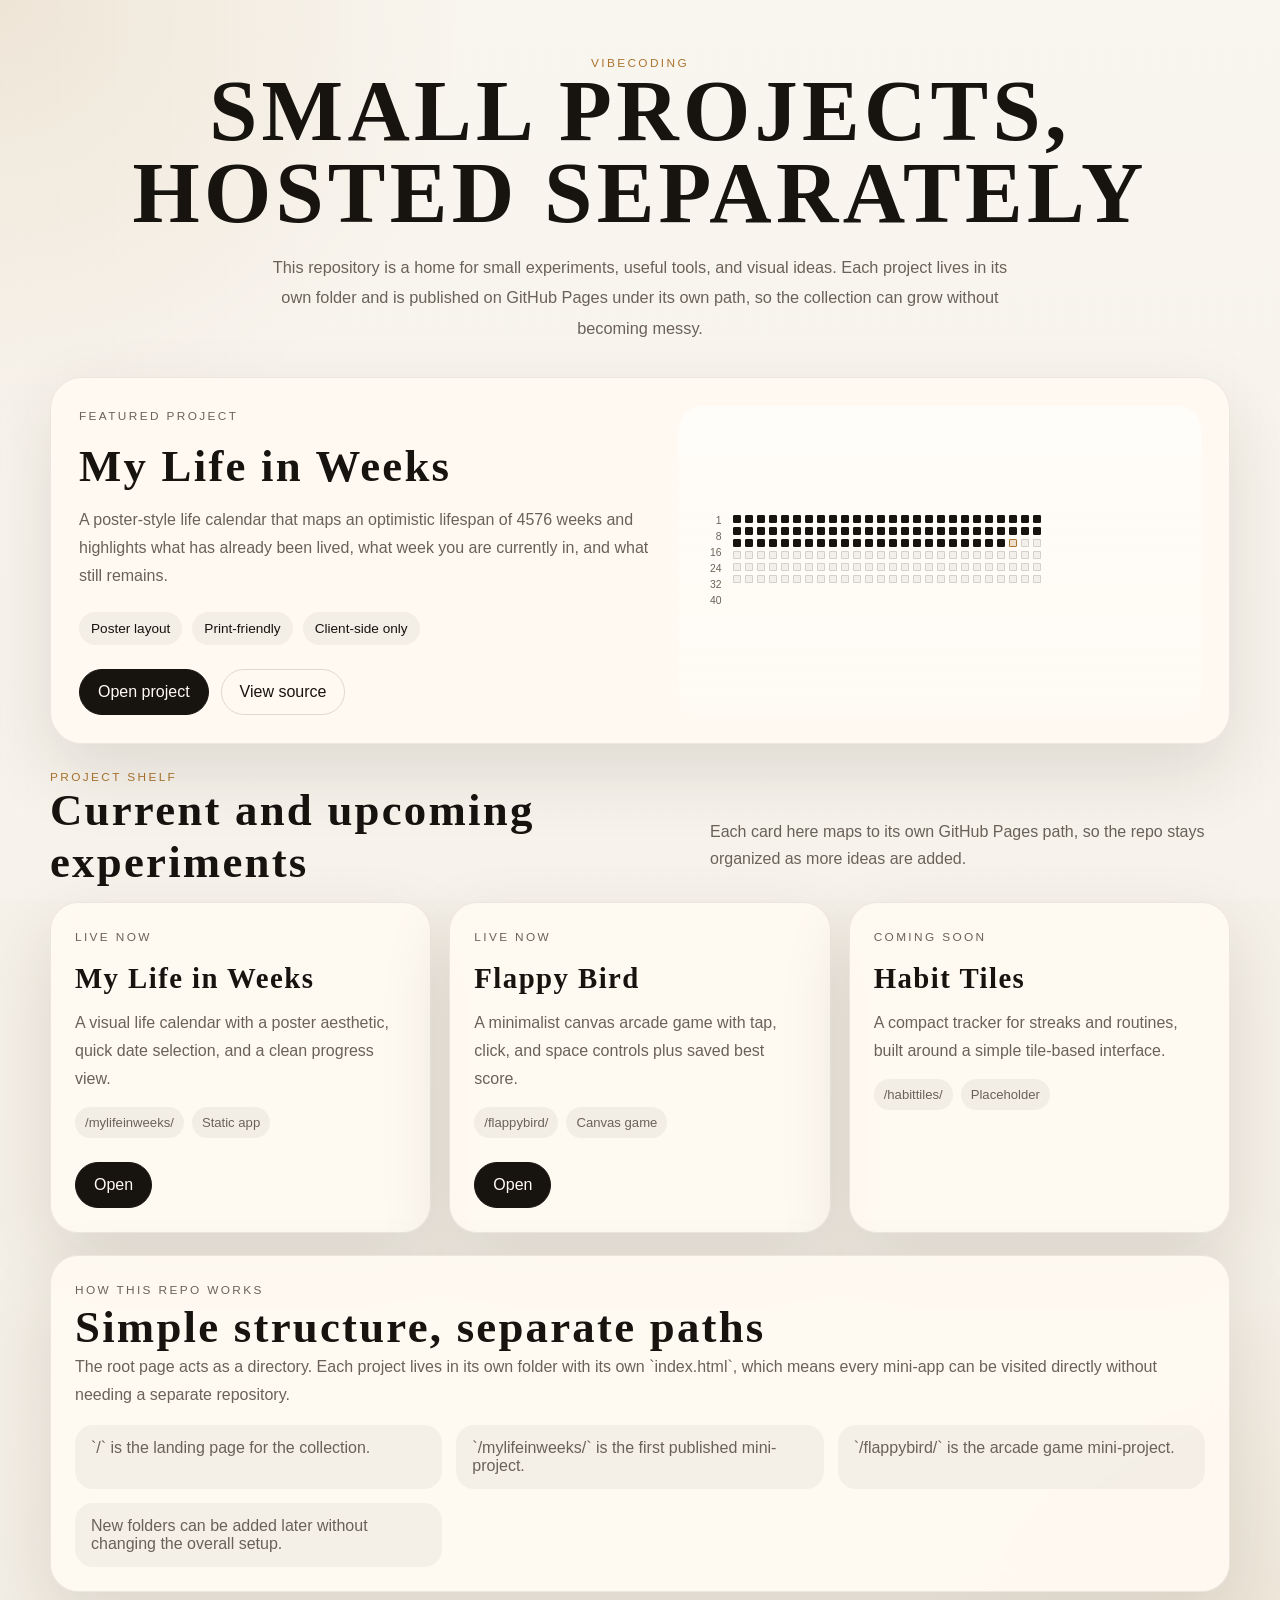
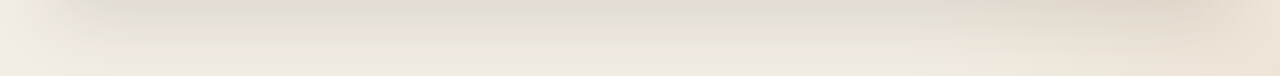
==== commit e959b4b0: "Add Flappy Bird web game" ====
--- a/index.html
+++ b/index.html
@@ -398,7 +398,7 @@
       <article class="project-card">
         <p class="status">Live now</p>
         <h3>My Life in Weeks</h3>
-        <p>A visual life calendar with a poster aesthetic, quick date selection, and print mode.</p>
+        <p>A visual life calendar with a poster aesthetic, quick date selection, and a clean progress view.</p>
         <div class="project-meta">
           <span>/mylifeinweeks/</span>
           <span>Static app</span>
@@ -409,12 +409,15 @@
       </article>
 
       <article class="project-card">
-        <p class="status">Coming soon</p>
-        <h3>Countdown Board</h3>
-        <p>A small visual countdown app for milestones, launches, and personal deadlines.</p>
+        <p class="status">Live now</p>
+        <h3>Flappy Bird</h3>
+        <p>A minimalist canvas arcade game with tap, click, and space controls plus saved best score.</p>
         <div class="project-meta">
-          <span>/countdownboard/</span>
-          <span>Placeholder</span>
+          <span>/flappybird/</span>
+          <span>Canvas game</span>
+        </div>
+        <div class="actions">
+          <a class="link" href="./flappybird/">Open</a>
         </div>
       </article>
 
@@ -439,6 +442,7 @@
       <ul class="roadmap-list">
         <li>`/` is the landing page for the collection.</li>
         <li>`/mylifeinweeks/` is the first published mini-project.</li>
+        <li>`/flappybird/` is the arcade game mini-project.</li>
         <li>New folders can be added later without changing the overall setup.</li>
       </ul>
     </section>
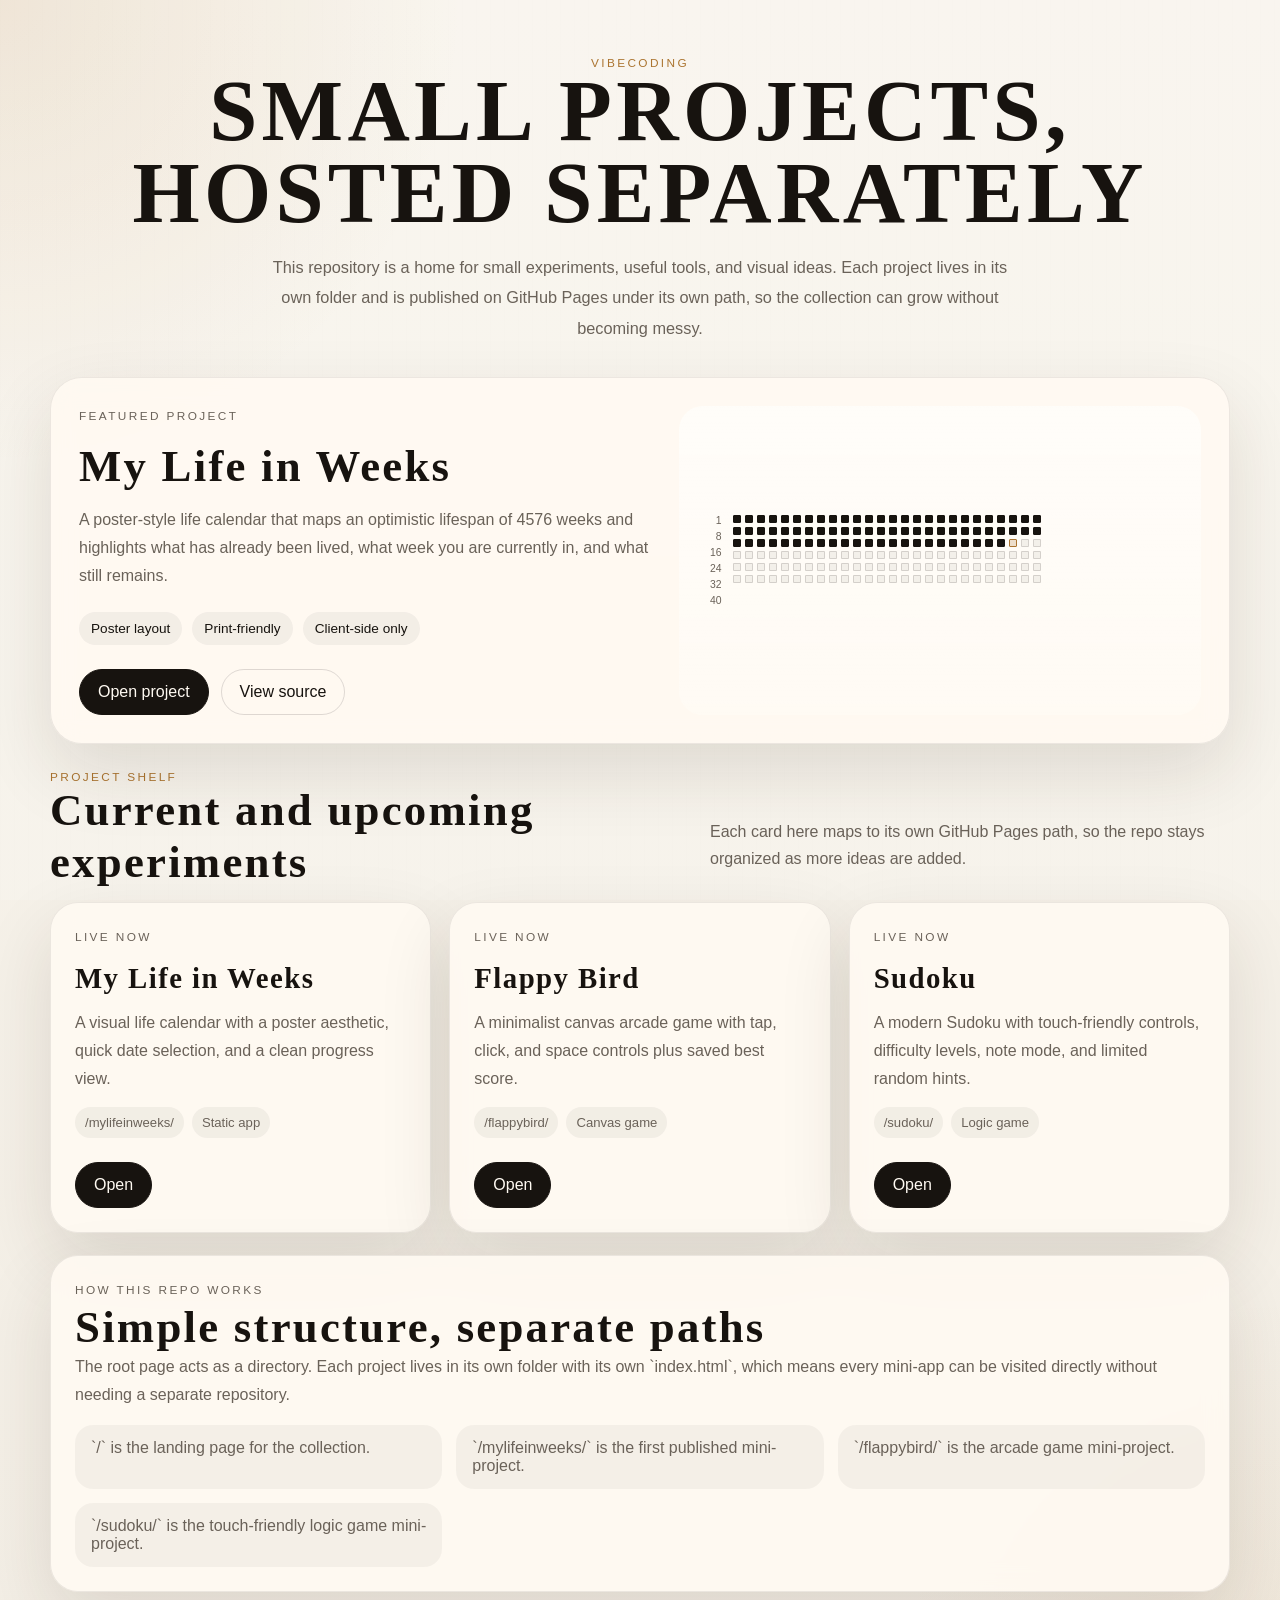
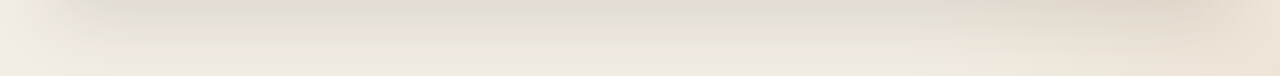
==== commit 2a32d0a7: "Add Sudoku web game" ====
--- a/index.html
+++ b/index.html
@@ -422,12 +422,15 @@
       </article>
 
       <article class="project-card">
-        <p class="status">Coming soon</p>
-        <h3>Habit Tiles</h3>
-        <p>A compact tracker for streaks and routines, built around a simple tile-based interface.</p>
+        <p class="status">Live now</p>
+        <h3>Sudoku</h3>
+        <p>A modern Sudoku with touch-friendly controls, difficulty levels, note mode, and limited random hints.</p>
         <div class="project-meta">
-          <span>/habittiles/</span>
-          <span>Placeholder</span>
+          <span>/sudoku/</span>
+          <span>Logic game</span>
+        </div>
+        <div class="actions">
+          <a class="link" href="./sudoku/">Open</a>
         </div>
       </article>
     </section>
@@ -443,7 +446,7 @@
         <li>`/` is the landing page for the collection.</li>
         <li>`/mylifeinweeks/` is the first published mini-project.</li>
         <li>`/flappybird/` is the arcade game mini-project.</li>
-        <li>New folders can be added later without changing the overall setup.</li>
+        <li>`/sudoku/` is the touch-friendly logic game mini-project.</li>
       </ul>
     </section>
   </main>
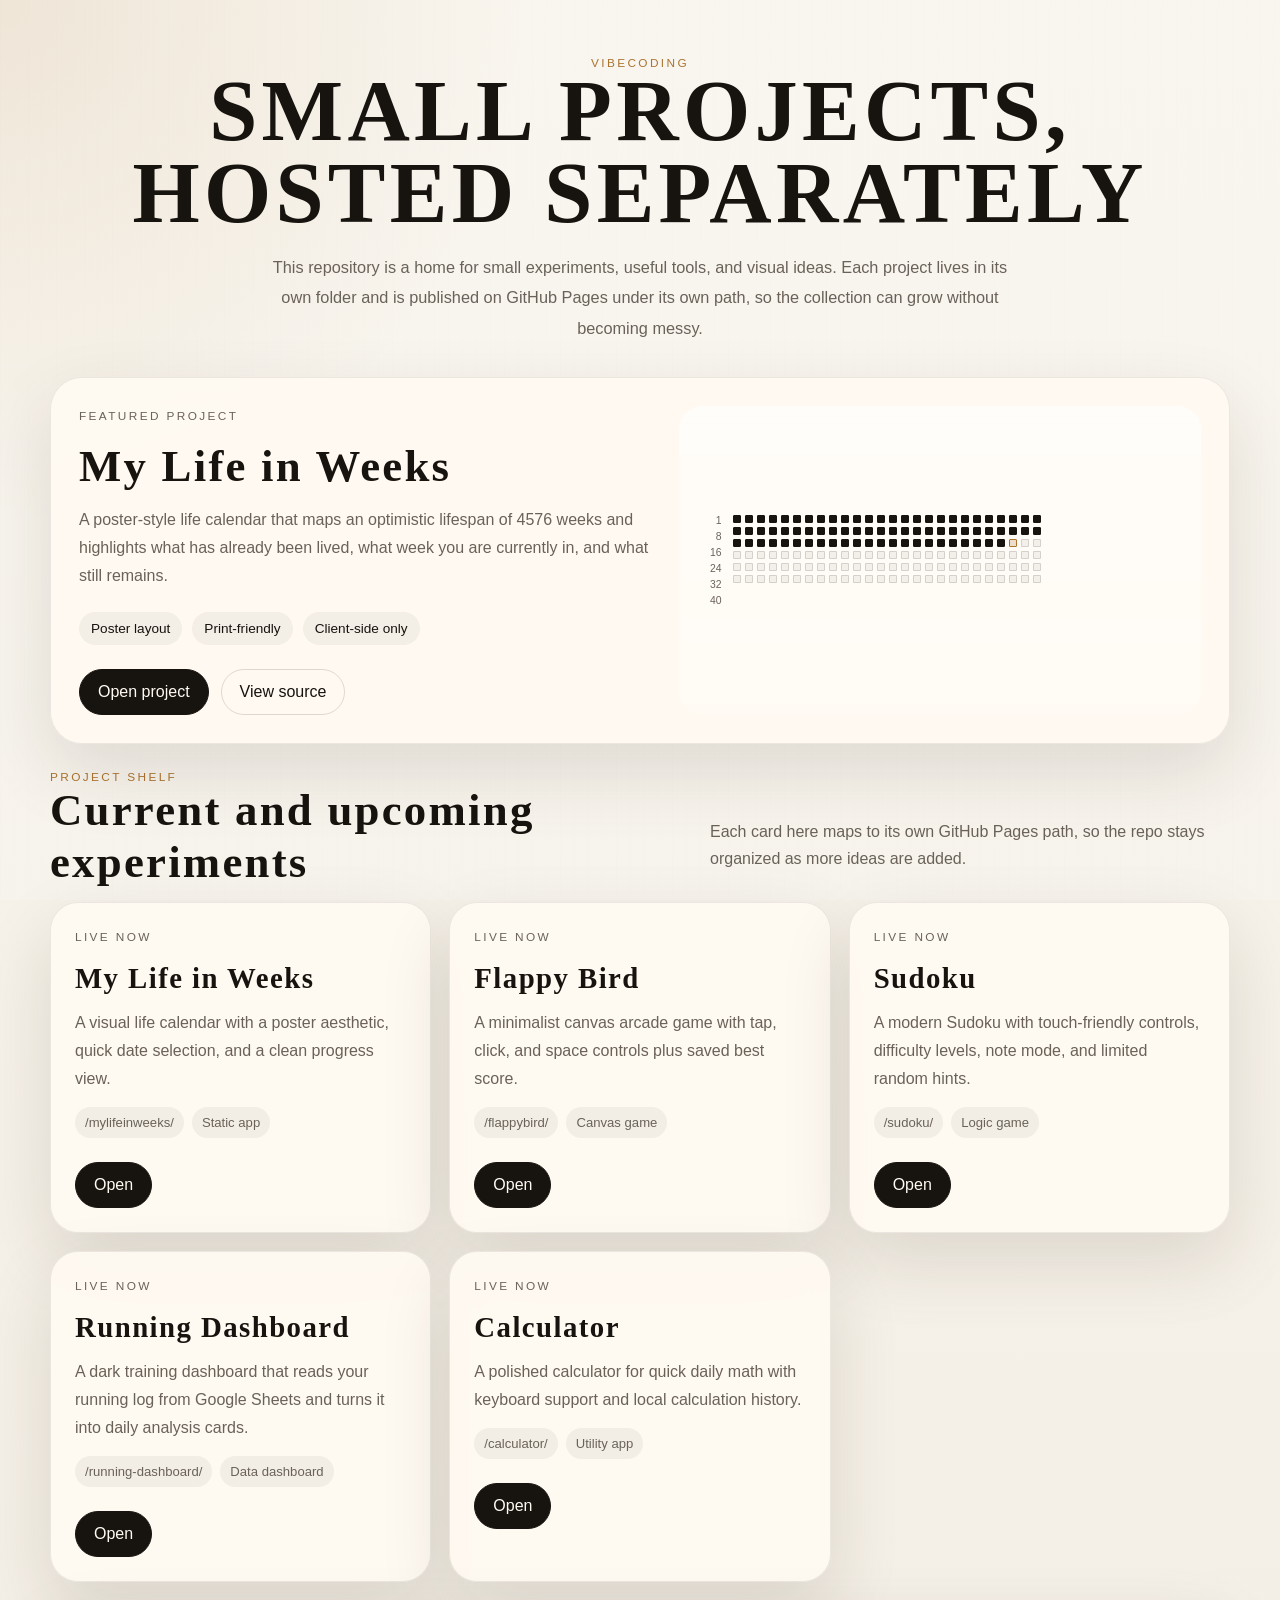
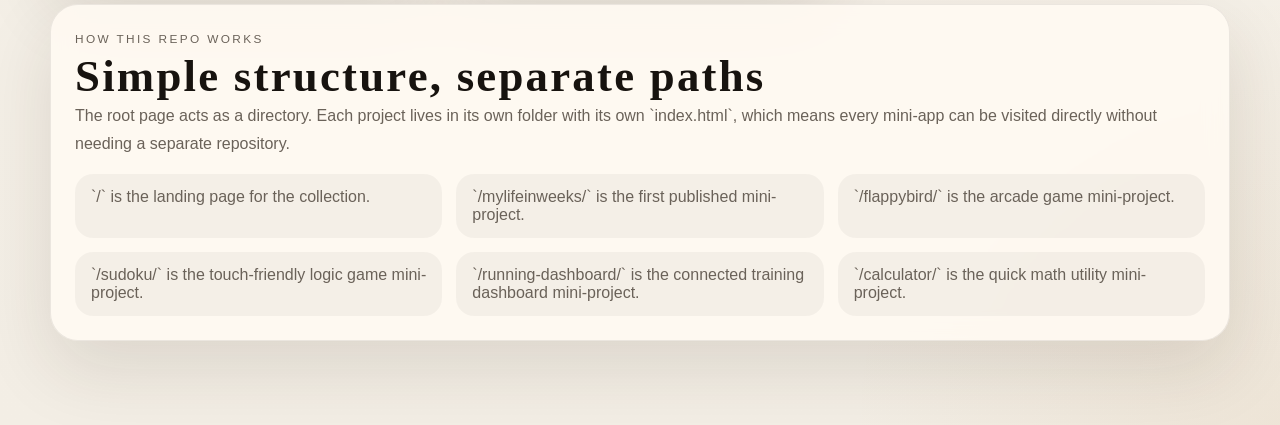
==== commit a84db40c: "Add calculator mini app" ====
--- a/index.html
+++ b/index.html
@@ -433,6 +433,32 @@
           <a class="link" href="./sudoku/">Open</a>
         </div>
       </article>
+
+      <article class="project-card">
+        <p class="status">Live now</p>
+        <h3>Running Dashboard</h3>
+        <p>A dark training dashboard that reads your running log from Google Sheets and turns it into daily analysis cards.</p>
+        <div class="project-meta">
+          <span>/running-dashboard/</span>
+          <span>Data dashboard</span>
+        </div>
+        <div class="actions">
+          <a class="link" href="./running-dashboard/">Open</a>
+        </div>
+      </article>
+
+      <article class="project-card">
+        <p class="status">Live now</p>
+        <h3>Calculator</h3>
+        <p>A polished calculator for quick daily math with keyboard support and local calculation history.</p>
+        <div class="project-meta">
+          <span>/calculator/</span>
+          <span>Utility app</span>
+        </div>
+        <div class="actions">
+          <a class="link" href="./calculator/">Open</a>
+        </div>
+      </article>
     </section>
 
     <section class="roadmap">
@@ -447,6 +473,8 @@
         <li>`/mylifeinweeks/` is the first published mini-project.</li>
         <li>`/flappybird/` is the arcade game mini-project.</li>
         <li>`/sudoku/` is the touch-friendly logic game mini-project.</li>
+        <li>`/running-dashboard/` is the connected training dashboard mini-project.</li>
+        <li>`/calculator/` is the quick math utility mini-project.</li>
       </ul>
     </section>
   </main>
